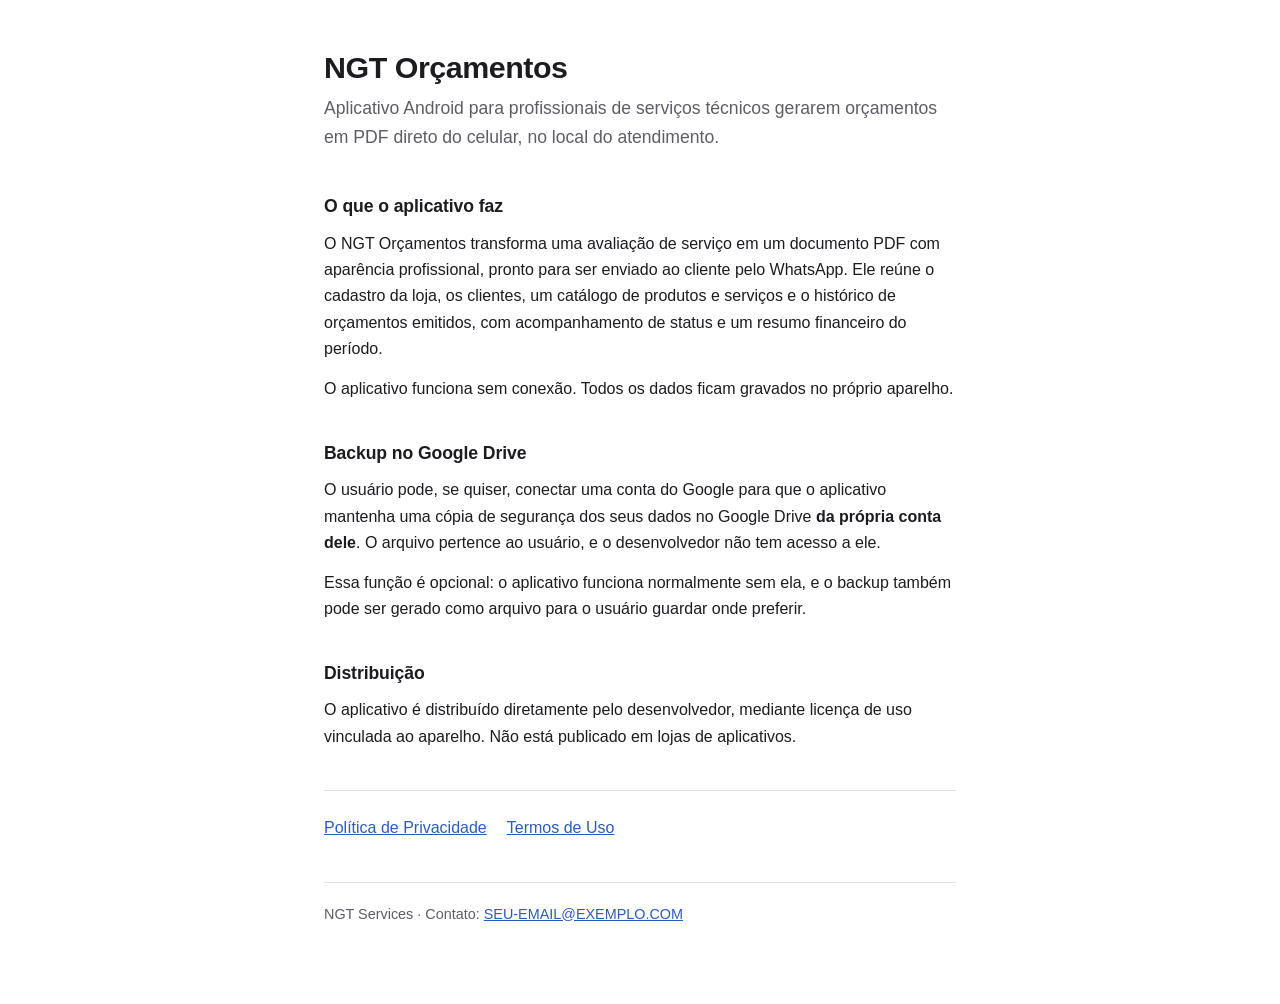
==== index.html @ 29bf08ab "Site institucional: home, privacidade e termos Páginas exigidas pelo Google Auth Platform para publi" ====
<!doctype html>
<html lang="pt-BR">
<head>
<meta charset="utf-8">
<meta name="viewport" content="width=device-width, initial-scale=1">
<title>NGT Orçamentos</title>
<link rel="stylesheet" href="style.css">
</head>
<body>
<main>
  <header>
    <h1>NGT Orçamentos</h1>
    <p class="lead">Aplicativo Android para profissionais de serviços técnicos gerarem orçamentos em PDF direto do celular, no local do atendimento.</p>
  </header>

  <section>
    <h2>O que o aplicativo faz</h2>
    <p>O NGT Orçamentos transforma uma avaliação de serviço em um documento PDF com aparência profissional, pronto para ser enviado ao cliente pelo WhatsApp. Ele reúne o cadastro da loja, os clientes, um catálogo de produtos e serviços e o histórico de orçamentos emitidos, com acompanhamento de status e um resumo financeiro do período.</p>
    <p>O aplicativo funciona sem conexão. Todos os dados ficam gravados no próprio aparelho.</p>
  </section>

  <section>
    <h2>Backup no Google Drive</h2>
    <p>O usuário pode, se quiser, conectar uma conta do Google para que o aplicativo mantenha uma cópia de segurança dos seus dados no Google Drive <strong>da própria conta dele</strong>. O arquivo pertence ao usuário, e o desenvolvedor não tem acesso a ele.</p>
    <p>Essa função é opcional: o aplicativo funciona normalmente sem ela, e o backup também pode ser gerado como arquivo para o usuário guardar onde preferir.</p>
  </section>

  <section>
    <h2>Distribuição</h2>
    <p>O aplicativo é distribuído diretamente pelo desenvolvedor, mediante licença de uso vinculada ao aparelho. Não está publicado em lojas de aplicativos.</p>
  </section>

  <nav class="links">
    <a href="privacidade.html">Política de Privacidade</a>
    <a href="termos.html">Termos de Uso</a>
  </nav>

  <footer>
    <p>NGT Services · Contato: <a href="mailto:SEU-EMAIL@EXEMPLO.COM">SEU-EMAIL@EXEMPLO.COM</a></p>
  </footer>
</main>
</body>
</html>
---- style.css ----
:root {
  color-scheme: light dark;
  --bg: #ffffff;
  --fg: #1c1b1f;
  --muted: #5f5c66;
  --rule: #e2e0e6;
  --link: #2b5cb8;
}

@media (prefers-color-scheme: dark) {
  :root {
    --bg: #141317;
    --fg: #e6e1e9;
    --muted: #a5a0ab;
    --rule: #2f2d34;
    --link: #9db8f5;
  }
}

* { box-sizing: border-box; }

body {
  margin: 0;
  background: var(--bg);
  color: var(--fg);
  font: 16px/1.65 -apple-system, BlinkMacSystemFont, "Segoe UI", Roboto, Helvetica, Arial, sans-serif;
}

main {
  max-width: 42rem;
  margin: 0 auto;
  padding: 3rem 1.25rem 4rem;
}

header { margin-bottom: 2.5rem; }

h1 {
  font-size: 1.9rem;
  line-height: 1.25;
  margin: 0 0 .5rem;
  letter-spacing: -.015em;
}

h2 {
  font-size: 1.1rem;
  margin: 2.25rem 0 .6rem;
  letter-spacing: -.005em;
}

p, li { margin: 0 0 .85rem; }

ul { padding-left: 1.25rem; }

.lead {
  font-size: 1.1rem;
  color: var(--muted);
}

.date, .back {
  font-size: .9rem;
  color: var(--muted);
}

.back { margin-bottom: 1.5rem; }

a { color: var(--link); }

code {
  font-family: ui-monospace, SFMono-Regular, Menlo, Consolas, monospace;
  font-size: .88em;
  background: color-mix(in srgb, var(--fg) 8%, transparent);
  padding: .12em .35em;
  border-radius: 4px;
  word-break: break-all;
}

.links {
  display: flex;
  flex-wrap: wrap;
  gap: 1.25rem;
  margin: 2.5rem 0 0;
  padding-top: 1.5rem;
  border-top: 1px solid var(--rule);
}

footer {
  margin-top: 2.5rem;
  padding-top: 1.25rem;
  border-top: 1px solid var(--rule);
  font-size: .9rem;
  color: var(--muted);
}

section { margin-bottom: .5rem; }
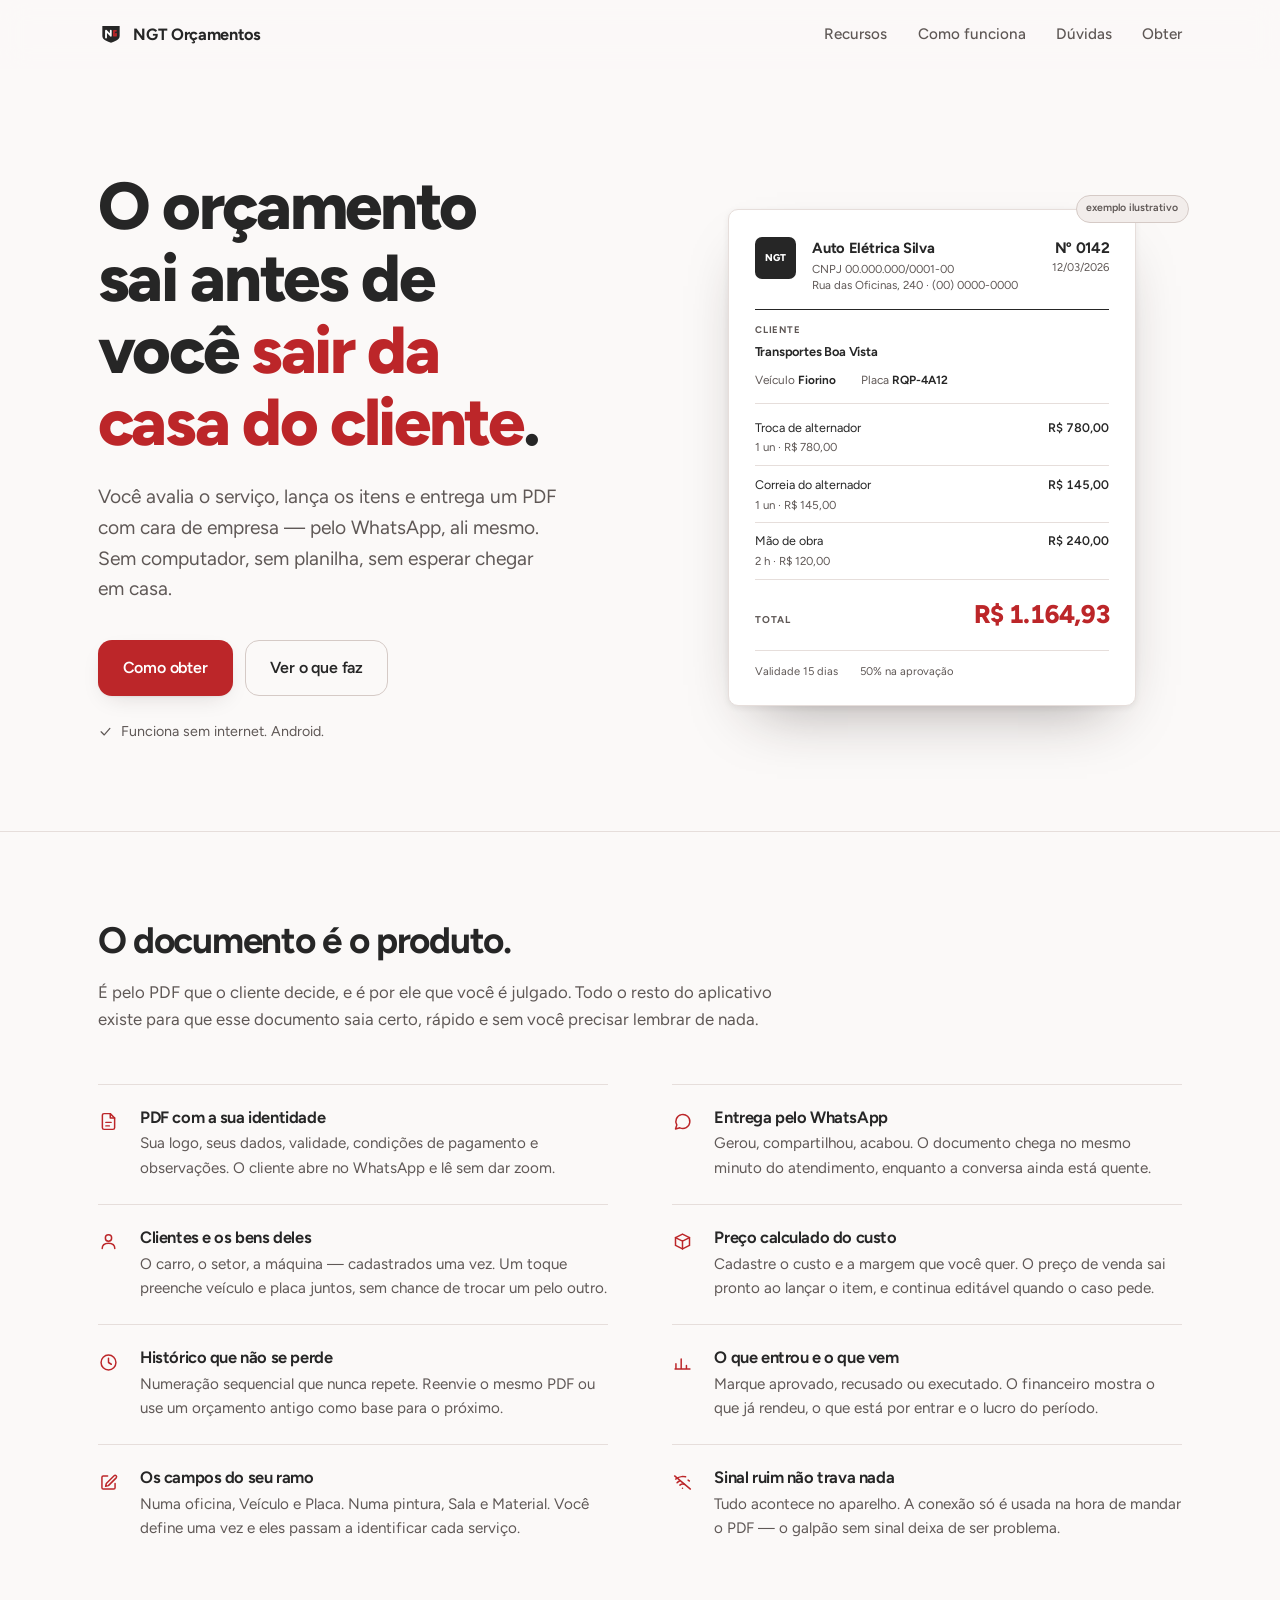
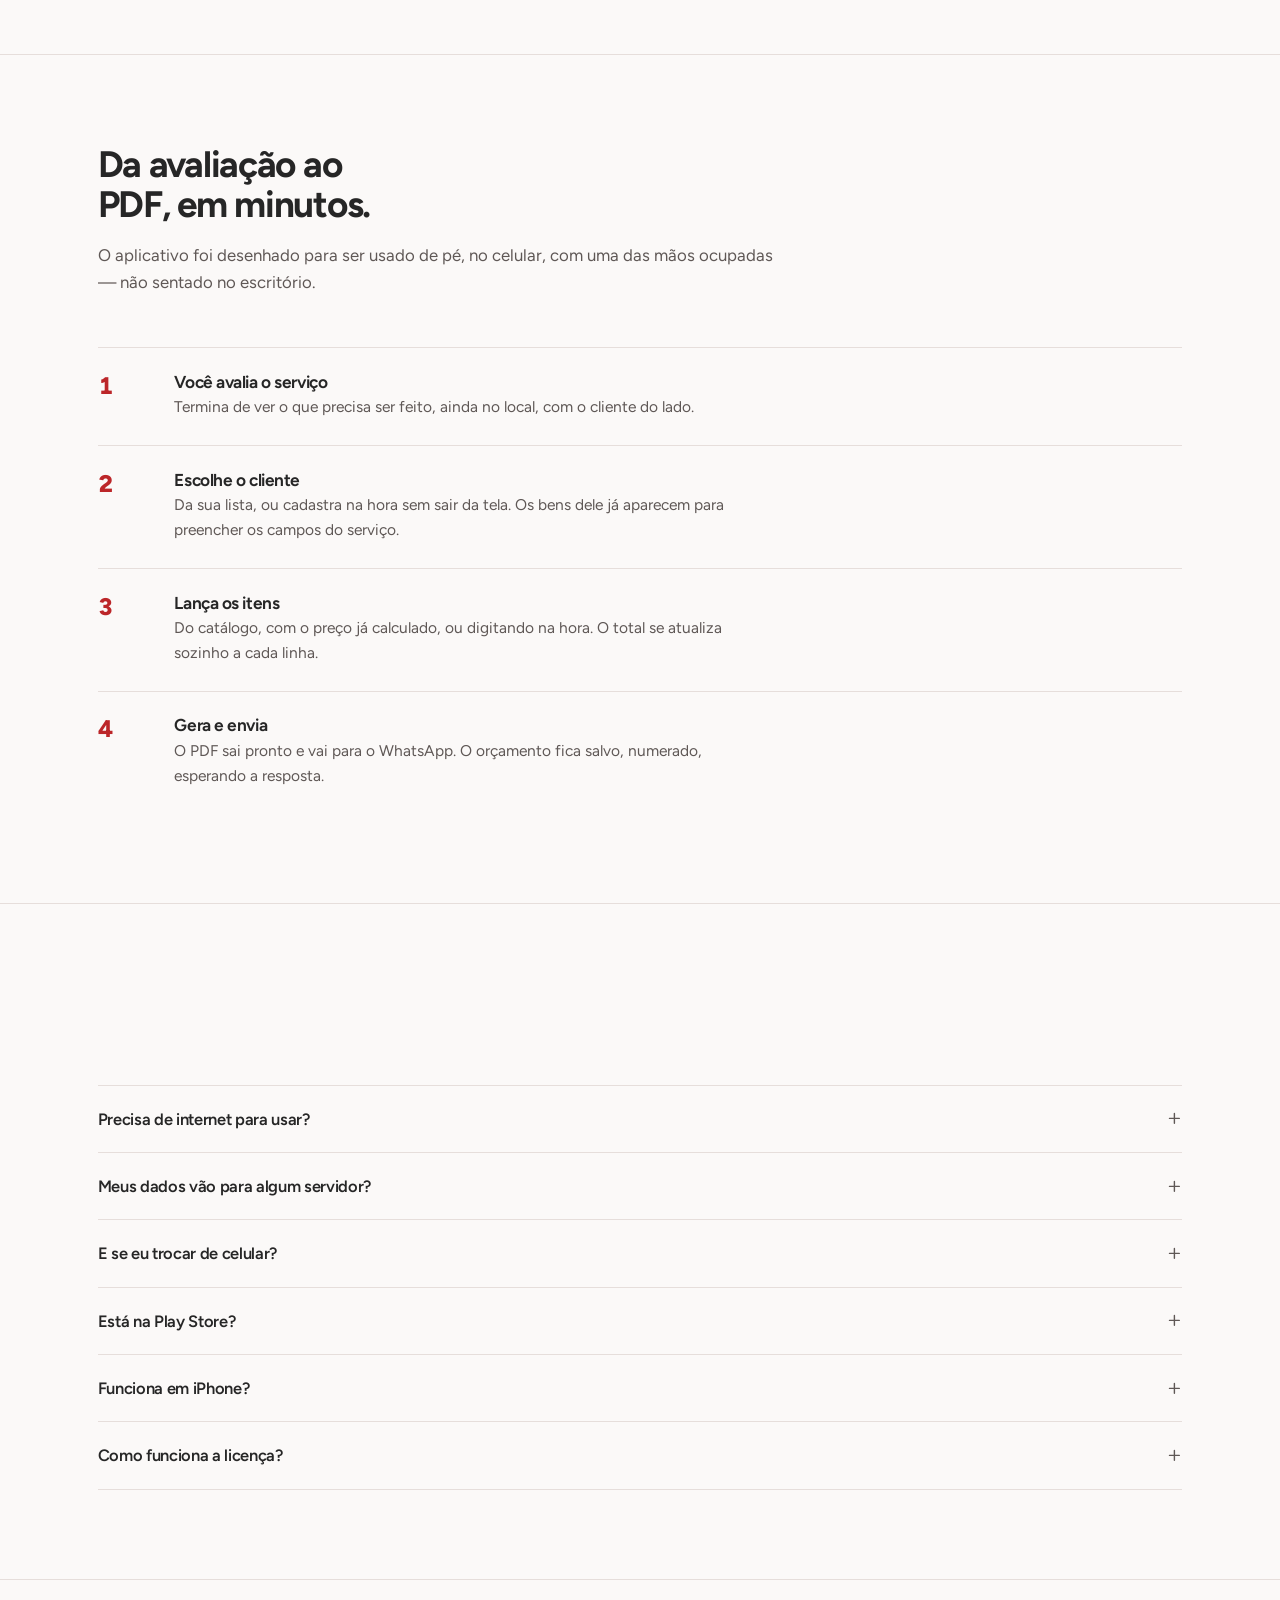
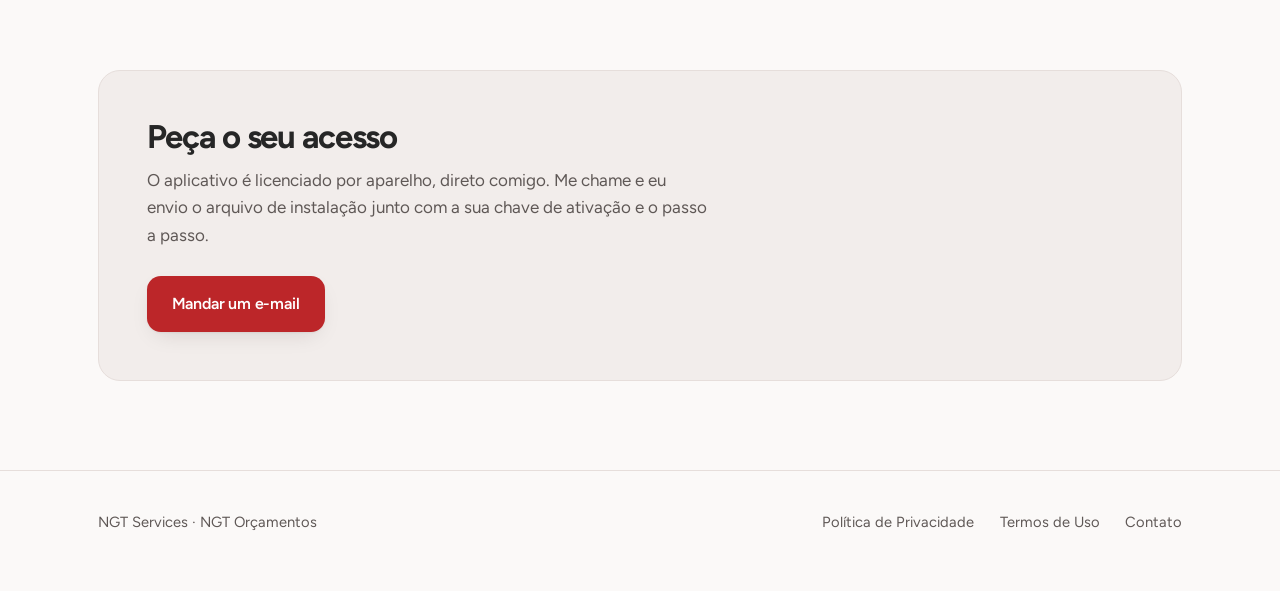
==== commit 686317d5: "Move o site para orcamentos.ngt.dev.br e adota a demo A A home passa a ser a versao A, com a fonte F" ====
--- a/index.html
+++ b/index.html
@@ -3,41 +3,912 @@
 <head>
 <meta charset="utf-8">
 <meta name="viewport" content="width=device-width, initial-scale=1">
-<title>NGT Orçamentos</title>
-<link rel="stylesheet" href="style.css">
+<link rel="canonical" href="https://orcamentos.ngt.dev.br/">
+<title>NGT Orçamentos — o orçamento sai antes de você sair da casa do cliente</title>
+<meta name="description" content="Aplicativo Android para quem faz manutenção, instalação e reparos: você avalia o serviço, lança os itens e entrega um PDF com cara de empresa, pelo WhatsApp, ainda no local.">
+<style>
+@font-face {
+  font-family: 'Figtree';
+  src: url('fonts/figtree-latin.woff2') format('woff2');
+  font-weight: 300 900;
+  font-style: normal;
+  font-display: swap;
+}
+
+:root {
+  color-scheme: light dark;
+
+  --paper: #fbf9f8;
+  --surface: #ffffff;
+  --sunk: #f2edeb;
+  --ink: #262626;
+  --ink-soft: #5f5856;
+  --rule: #e6dedb;
+  --rule-strong: #d5cac6;
+  --red: #bc2629;
+  --red-press: #9d1e21;
+  --on-red: #ffffff;
+  --red-wash: #fbecec;
+
+  --shadow-lift: 0 1px 2px rgba(38, 24, 22, .05), 0 8px 24px -10px rgba(38, 24, 22, .18);
+  --shadow-page: 0 2px 6px rgba(38, 24, 22, .07), 0 28px 60px -28px rgba(38, 24, 22, .40);
+
+  --ease: cubic-bezier(.16, 1, .3, 1);
+}
+
+@media (prefers-color-scheme: dark) {
+  :root {
+    --paper: #171514;
+    --surface: #201d1c;
+    --sunk: #262221;
+    --ink: #ece7e5;
+    --ink-soft: #a89f9c;
+    --rule: #322d2b;
+    --rule-strong: #443d3b;
+    --red: #d9403f;
+    --red-press: #ef6360;
+    --on-red: #ffffff;
+    --red-wash: #2c1a1a;
+
+    --shadow-lift: 0 1px 2px rgba(0, 0, 0, .4), 0 8px 24px -10px rgba(0, 0, 0, .6);
+    --shadow-page: 0 2px 6px rgba(0, 0, 0, .5), 0 28px 60px -28px rgba(0, 0, 0, .9);
+  }
+}
+
+* { box-sizing: border-box; }
+
+html { scrollbar-color: var(--rule-strong) transparent; }
+
+body {
+  margin: 0;
+  background: var(--paper);
+  color: var(--ink);
+  font-family: 'Figtree', ui-sans-serif, system-ui, -apple-system, "Segoe UI", Roboto, sans-serif;
+  font-size: 17px;
+  line-height: 1.6;
+  -webkit-font-smoothing: antialiased;
+  text-rendering: optimizeLegibility;
+}
+
+::selection { background: var(--red); color: var(--on-red); }
+
+:focus-visible {
+  outline: 2.5px solid var(--red);
+  outline-offset: 3px;
+  border-radius: 4px;
+}
+
+::-webkit-scrollbar { width: 11px; height: 11px; }
+::-webkit-scrollbar-track { background: transparent; }
+::-webkit-scrollbar-thumb {
+  background: var(--rule-strong);
+  border-radius: 99px;
+  border: 3px solid var(--paper);
+}
+::-webkit-scrollbar-thumb:hover { background: var(--ink-soft); }
+
+h1, h2, h3 {
+  letter-spacing: -.035em;
+  line-height: 1.08;
+  text-wrap: balance;
+  margin: 0;
+  font-weight: 700;
+}
+
+p { margin: 0; text-wrap: pretty; }
+
+a { color: inherit; }
+
+.shell { max-width: 71rem; margin: 0 auto; padding: 0 1.6rem; }
+
+/* ============ barra ============ */
+
+.bar {
+  position: sticky;
+  top: 0;
+  z-index: 40;
+  background: color-mix(in srgb, var(--paper) 86%, transparent);
+  backdrop-filter: saturate(1.6) blur(14px);
+  border-bottom: 1px solid transparent;
+  transition: border-color .3s, background .3s;
+}
+
+.bar[data-stuck] { border-bottom-color: var(--rule); }
+
+.bar .shell {
+  display: flex;
+  align-items: center;
+  justify-content: space-between;
+  gap: 1rem;
+  height: 4.25rem;
+}
+
+.mark { display: flex; align-items: center; gap: .6rem; text-decoration: none; }
+
+.mark svg { display: block; }
+
+.mark b { font-weight: 700; letter-spacing: -.02em; font-size: 1.02rem; }
+
+.bar nav { display: flex; gap: 1.9rem; }
+
+.bar nav a {
+  text-decoration: none;
+  color: var(--ink-soft);
+  font-size: .95rem;
+  font-weight: 500;
+  transition: color .18s;
+}
+
+.bar nav a:hover { color: var(--ink); }
+
+@media (max-width: 52rem) { .bar nav { display: none; } }
+
+/* ============ hero ============ */
+
+.hero { padding: clamp(3rem, 8vw, 6.5rem) 0 clamp(3rem, 7vw, 5.5rem); }
+
+.hero .shell {
+  display: grid;
+  grid-template-columns: minmax(0, 1.02fr) minmax(0, .98fr);
+  gap: clamp(2rem, 5vw, 4.5rem);
+  align-items: center;
+}
+
+@media (max-width: 62rem) {
+  .hero .shell { grid-template-columns: 1fr; }
+}
+
+.hero h1 {
+  font-size: clamp(2.5rem, 6.4vw, 4.15rem);
+  font-weight: 800;
+  margin-bottom: 1.5rem;
+}
+
+.hero h1 em {
+  font-style: normal;
+  color: var(--red);
+}
+
+.hero .sub {
+  font-size: clamp(1.06rem, 1.6vw, 1.2rem);
+  color: var(--ink-soft);
+  max-width: 40ch;
+  margin-bottom: 2.2rem;
+}
+
+.cta { display: flex; flex-wrap: wrap; gap: .8rem; align-items: center; }
+
+.btn {
+  --btn-bg: var(--red);
+  --btn-fg: var(--on-red);
+  display: inline-flex;
+  align-items: center;
+  gap: .5rem;
+  background: var(--btn-bg);
+  color: var(--btn-fg);
+  border: 1px solid transparent;
+  padding: .88rem 1.5rem;
+  border-radius: 14px;
+  font: inherit;
+  font-size: 1rem;
+  font-weight: 600;
+  letter-spacing: -.012em;
+  text-decoration: none;
+  cursor: pointer;
+  box-shadow: var(--shadow-lift);
+  transition: transform .2s var(--ease), box-shadow .2s var(--ease), background .16s;
+}
+
+.btn:hover { background: var(--red-press); transform: translateY(-2px); }
+.btn:active { transform: translateY(0) scale(.985); transition-duration: .06s; }
+
+.btn.quiet {
+  --btn-bg: transparent;
+  --btn-fg: var(--ink);
+  border-color: var(--rule-strong);
+  box-shadow: none;
+}
+
+.btn.quiet:hover { background: var(--sunk); border-color: var(--ink-soft); }
+
+.note {
+  margin-top: 1.5rem;
+  font-size: .89rem;
+  color: var(--ink-soft);
+  display: flex;
+  align-items: center;
+  gap: .5rem;
+}
+
+/* ============ o documento ============ */
+
+.stage { position: relative; }
+
+.doc {
+  position: relative;
+  background: var(--surface);
+  border: 1px solid var(--rule);
+  border-radius: 10px;
+  box-shadow: var(--shadow-page);
+  padding: 1.7rem 1.6rem 1.5rem;
+  font-size: .8rem;
+  max-width: 25.5rem;
+  margin-inline: auto;
+  transform-origin: 50% 30%;
+}
+
+@supports (animation-timeline: view()) {
+  @media (prefers-reduced-motion: no-preference) and (min-width: 62rem) {
+    .doc {
+      animation: doc-drift linear both;
+      animation-timeline: view();
+      animation-range: entry 40% exit 10%;
+    }
+    @keyframes doc-drift {
+      from { transform: translateY(26px) rotate(-.5deg); }
+      to   { transform: translateY(-26px) rotate(.35deg); }
+    }
+  }
+}
+
+.doc-head {
+  display: flex;
+  align-items: flex-start;
+  justify-content: space-between;
+  gap: 1rem;
+  padding-bottom: .9rem;
+  border-bottom: 1.5px solid var(--ink);
+}
+
+.doc-logo {
+  width: 2.6rem;
+  height: 2.6rem;
+  border-radius: 7px;
+  background: var(--ink);
+  color: #fff;
+  display: grid;
+  place-items: center;
+  font-size: .62rem;
+  font-weight: 800;
+  letter-spacing: .02em;
+  flex: none;
+}
+
+.doc-store { font-weight: 700; font-size: .92rem; letter-spacing: -.02em; }
+.doc-store + div { color: var(--ink-soft); font-size: .72rem; line-height: 1.45; }
+
+.doc-no {
+  text-align: right;
+  flex: none;
+  font-size: .7rem;
+  color: var(--ink-soft);
+  line-height: 1.45;
+}
+
+.doc-no b { display: block; color: var(--ink); font-size: .95rem; letter-spacing: -.02em; }
+
+.doc-block { padding: .85rem 0; border-bottom: 1px solid var(--rule); }
+
+.doc-label {
+  font-size: .6rem;
+  font-weight: 700;
+  letter-spacing: .1em;
+  text-transform: uppercase;
+  color: var(--ink-soft);
+  margin-bottom: .3rem;
+}
+
+.doc-block strong { font-weight: 650; letter-spacing: -.015em; }
+
+.doc-asset {
+  display: flex;
+  gap: 1.6rem;
+  margin-top: .5rem;
+  font-size: .74rem;
+  color: var(--ink-soft);
+}
+
+.doc-asset b { color: var(--ink); font-weight: 650; }
+
+.doc-items { padding-top: .35rem; }
+
+.doc-row {
+  display: grid;
+  grid-template-columns: 1fr auto;
+  gap: 1rem;
+  padding: .48rem 0;
+  border-bottom: 1px solid var(--rule);
+  font-size: .78rem;
+}
+
+.doc-row span:last-child { font-variant-numeric: tabular-nums; font-weight: 600; }
+.doc-row i { font-style: normal; color: var(--ink-soft); font-size: .72rem; }
+
+.doc-total {
+  display: flex;
+  align-items: baseline;
+  justify-content: space-between;
+  padding-top: .95rem;
+}
+
+.doc-total span {
+  font-size: .62rem;
+  font-weight: 700;
+  letter-spacing: .1em;
+  text-transform: uppercase;
+  color: var(--ink-soft);
+}
+
+.doc-total b {
+  font-size: 1.6rem;
+  font-weight: 800;
+  letter-spacing: -.04em;
+  font-variant-numeric: tabular-nums;
+  color: var(--red);
+}
+
+.doc-foot {
+  margin-top: .9rem;
+  padding-top: .75rem;
+  border-top: 1px solid var(--rule);
+  font-size: .7rem;
+  color: var(--ink-soft);
+  display: flex;
+  gap: 1.4rem;
+  flex-wrap: wrap;
+}
+
+.tag {
+  position: absolute;
+  right: -.4rem;
+  top: -.85rem;
+  z-index: 2;
+  background: var(--sunk);
+  border: 1px solid var(--rule-strong);
+  color: var(--ink-soft);
+  font-size: .66rem;
+  font-weight: 600;
+  padding: .28rem .6rem;
+  border-radius: 99px;
+}
+
+/* estado inicial da animação */
+
+.anim .doc-head,
+.anim .doc-block,
+.anim .doc-row,
+.anim .doc-total,
+.anim .doc-foot { opacity: 0; }
+
+/* ============ seções ============ */
+
+section { padding: clamp(3.5rem, 7vw, 6rem) 0; border-top: 1px solid var(--rule); }
+
+.lede {
+  font-size: clamp(1.6rem, 3.2vw, 2.3rem);
+  font-weight: 700;
+  max-width: 19ch;
+  margin-bottom: 1.1rem;
+}
+
+.intro { color: var(--ink-soft); max-width: 62ch; font-size: 1.05rem; }
+
+.head-pair { margin-bottom: clamp(2.2rem, 4vw, 3.2rem); }
+
+/* lista de recursos, sem cards */
+
+.feats { display: grid; grid-template-columns: repeat(2, minmax(0, 1fr)); gap: 0 clamp(2rem, 5vw, 4rem); }
+
+@media (max-width: 46rem) { .feats { grid-template-columns: 1fr; } }
+
+.feat {
+  display: grid;
+  grid-template-columns: 1.65rem 1fr;
+  gap: 1rem;
+  padding: 1.5rem 0;
+  border-top: 1px solid var(--rule);
+}
+
+.feat svg { margin-top: .15rem; color: var(--red); }
+
+.feat h3 { font-size: 1.03rem; font-weight: 650; margin-bottom: .3rem; letter-spacing: -.025em; }
+.feat p { color: var(--ink-soft); font-size: .95rem; }
+
+/* passos */
+
+.steps { counter-reset: s; display: grid; gap: 0; }
+
+.step {
+  counter-increment: s;
+  display: grid;
+  grid-template-columns: 3.4rem 1fr;
+  gap: 1.4rem;
+  padding: 1.55rem 0;
+  border-top: 1px solid var(--rule);
+  align-items: start;
+}
+
+.step::before {
+  content: counter(s);
+  font-size: 1.5rem;
+  font-weight: 800;
+  letter-spacing: -.05em;
+  color: var(--red);
+  font-variant-numeric: tabular-nums;
+  line-height: 1.1;
+}
+
+.step h3 { font-size: 1.08rem; font-weight: 650; margin-bottom: .25rem; letter-spacing: -.025em; }
+.step p { color: var(--ink-soft); font-size: .97rem; max-width: 58ch; }
+
+/* faq */
+
+.faq details {
+  border-top: 1px solid var(--rule);
+  overflow: hidden;
+}
+
+.faq details:last-of-type { border-bottom: 1px solid var(--rule); }
+
+.faq summary {
+  list-style: none;
+  cursor: pointer;
+  padding: 1.25rem 0;
+  display: flex;
+  align-items: center;
+  justify-content: space-between;
+  gap: 1.5rem;
+  font-weight: 600;
+  font-size: 1.03rem;
+  letter-spacing: -.02em;
+  transition: color .18s;
+}
+
+.faq summary:hover { color: var(--red); }
+.faq summary::-webkit-details-marker { display: none; }
+
+.faq .chev {
+  flex: none;
+  width: 1.05rem;
+  height: 1.05rem;
+  color: var(--ink-soft);
+  transition: transform .34s var(--ease), color .18s;
+}
+
+.faq details[open] .chev { transform: rotate(45deg); color: var(--red); }
+
+.faq .answer { overflow: hidden; }
+
+.faq .answer p {
+  color: var(--ink-soft);
+  padding-bottom: 1.35rem;
+  max-width: 66ch;
+  font-size: .98rem;
+}
+
+.faq a { color: var(--red); text-underline-offset: 3px; text-decoration-thickness: 1.5px; }
+
+/* obter */
+
+.obter {
+  background: var(--sunk);
+  border: 1px solid var(--rule);
+  border-radius: 22px;
+  padding: clamp(1.8rem, 4vw, 3rem);
+}
+
+.obter h2 { font-size: clamp(1.5rem, 3vw, 2.05rem); margin-bottom: .8rem; }
+.obter p { color: var(--ink-soft); max-width: 52ch; margin-bottom: 1.7rem; }
+
+/* rodapé */
+
+footer { border-top: 1px solid var(--rule); padding: 2.5rem 0 3.5rem; }
+
+footer .shell {
+  display: flex;
+  flex-wrap: wrap;
+  gap: 1rem 2rem;
+  justify-content: space-between;
+  align-items: center;
+  font-size: .92rem;
+  color: var(--ink-soft);
+}
+
+footer nav { display: flex; gap: 1.6rem; flex-wrap: wrap; }
+footer a { text-decoration: none; transition: color .18s; }
+footer a:hover { color: var(--ink); }
+
+/* entrada discreta das seções */
+
+@media (prefers-reduced-motion: no-preference) {
+  .rise { opacity: 0; transform: translateY(14px); }
+  .rise.seen {
+    opacity: 1;
+    transform: none;
+    transition: opacity .7s var(--ease), transform .7s var(--ease);
+  }
+}
+</style>
 </head>
 <body>
-<main>
-  <header>
-    <h1>NGT Orçamentos</h1>
-    <p class="lead">Aplicativo Android para profissionais de serviços técnicos gerarem orçamentos em PDF direto do celular, no local do atendimento.</p>
-  </header>
-
-  <section>
-    <h2>O que o aplicativo faz</h2>
-    <p>O NGT Orçamentos transforma uma avaliação de serviço em um documento PDF com aparência profissional, pronto para ser enviado ao cliente pelo WhatsApp. Ele reúne o cadastro da loja, os clientes, um catálogo de produtos e serviços e o histórico de orçamentos emitidos, com acompanhamento de status e um resumo financeiro do período.</p>
-    <p>O aplicativo funciona sem conexão. Todos os dados ficam gravados no próprio aparelho.</p>
-  </section>
-
-  <section>
-    <h2>Backup no Google Drive</h2>
-    <p>O usuário pode, se quiser, conectar uma conta do Google para que o aplicativo mantenha uma cópia de segurança dos seus dados no Google Drive <strong>da própria conta dele</strong>. O arquivo pertence ao usuário, e o desenvolvedor não tem acesso a ele.</p>
-    <p>Essa função é opcional: o aplicativo funciona normalmente sem ela, e o backup também pode ser gerado como arquivo para o usuário guardar onde preferir.</p>
-  </section>
-
-  <section>
-    <h2>Distribuição</h2>
-    <p>O aplicativo é distribuído diretamente pelo desenvolvedor, mediante licença de uso vinculada ao aparelho. Não está publicado em lojas de aplicativos.</p>
-  </section>
-
-  <nav class="links">
-    <a href="privacidade.html">Política de Privacidade</a>
-    <a href="termos.html">Termos de Uso</a>
-  </nav>
-
-  <footer>
-    <p>NGT Services · Contato: <a href="mailto:SEU-EMAIL@EXEMPLO.COM">SEU-EMAIL@EXEMPLO.COM</a></p>
-  </footer>
+
+<header class="bar" id="bar">
+  <div class="shell">
+    <a class="mark" href="#topo">
+      <svg width="26" height="26" viewBox="0 0 24 24" fill="none" aria-hidden="true">
+        <path d="M4 4.6h16v9.1c0 3-2.6 4.7-8 6.3-5.4-1.6-8-3.3-8-6.3V4.6Z" fill="#262626"/>
+        <path d="M7.4 15.2V8.9l4.4 4.7V8.9" stroke="#fff" stroke-width="1.7" stroke-linecap="round" stroke-linejoin="round"/>
+        <path d="M16.6 9.1h-1.9v4.4h1.9v-1.7" stroke="#bc2629" stroke-width="1.7" stroke-linecap="round" stroke-linejoin="round"/>
+      </svg>
+      <b>NGT Orçamentos</b>
+    </a>
+    <nav>
+      <a href="#recursos">Recursos</a>
+      <a href="#como">Como funciona</a>
+      <a href="#duvidas">Dúvidas</a>
+      <a href="#obter">Obter</a>
+    </nav>
+  </div>
+</header>
+
+<main id="topo">
+
+<div class="hero">
+  <div class="shell">
+    <div>
+      <h1>O orçamento sai antes de você <em>sair da casa do cliente</em>.</h1>
+      <p class="sub">Você avalia o serviço, lança os itens e entrega um PDF com cara de empresa — pelo WhatsApp, ali mesmo. Sem computador, sem planilha, sem esperar chegar em casa.</p>
+      <div class="cta">
+        <a class="btn" href="#obter">Como obter</a>
+        <a class="btn quiet" href="#recursos">Ver o que faz</a>
+      </div>
+      <p class="note">
+        <svg width="15" height="15" viewBox="0 0 24 24" fill="none" stroke="currentColor" stroke-width="2" stroke-linecap="round" stroke-linejoin="round" aria-hidden="true"><path d="M5 12.5 10 17.5 19 7"/></svg>
+        Funciona sem internet. Android.
+      </p>
+    </div>
+
+    <div class="stage">
+      <span class="tag">exemplo ilustrativo</span>
+      <article class="doc anim" id="doc" aria-label="Exemplo de orçamento gerado pelo aplicativo">
+
+        <div class="doc-head">
+          <div class="doc-logo">NGT</div>
+          <div style="flex:1">
+            <div class="doc-store">Auto Elétrica Silva</div>
+            <div>CNPJ 00.000.000/0001-00<br>Rua das Oficinas, 240 · (00) 0000-0000</div>
+          </div>
+          <div class="doc-no"><b>Nº 0142</b>12/03/2026</div>
+        </div>
+
+        <div class="doc-block">
+          <div class="doc-label">Cliente</div>
+          <strong>Transportes Boa Vista</strong>
+          <div class="doc-asset">
+            <span>Veículo <b>Fiorino</b></span>
+            <span>Placa <b>RQP-4A12</b></span>
+          </div>
+        </div>
+
+        <div class="doc-items">
+          <div class="doc-row"><span>Troca de alternador<br><i>1 un · R$ 780,00</i></span><span>R$ 780,00</span></div>
+          <div class="doc-row"><span>Correia do alternador<br><i>1 un · R$ 145,00</i></span><span>R$ 145,00</span></div>
+          <div class="doc-row"><span>Mão de obra<br><i>2 h · R$ 120,00</i></span><span>R$ 240,00</span></div>
+        </div>
+
+        <div class="doc-total">
+          <span>Total</span>
+          <b data-total="1165">R$ 0,00</b>
+        </div>
+
+        <div class="doc-foot">
+          <span>Validade 15 dias</span>
+          <span>50% na aprovação</span>
+        </div>
+
+      </article>
+    </div>
+  </div>
+</div>
+
+<section id="recursos">
+  <div class="shell">
+    <div class="head-pair rise">
+      <h2 class="lede">O documento é o produto.</h2>
+      <p class="intro">É pelo PDF que o cliente decide, e é por ele que você é julgado. Todo o resto do aplicativo existe para que esse documento saia certo, rápido e sem você precisar lembrar de nada.</p>
+    </div>
+
+    <div class="feats">
+
+      <div class="feat rise">
+        <svg width="21" height="21" viewBox="0 0 24 24" fill="none" stroke="currentColor" stroke-width="1.7" stroke-linecap="round" stroke-linejoin="round" aria-hidden="true"><path d="M14 3H7a2 2 0 0 0-2 2v14a2 2 0 0 0 2 2h10a2 2 0 0 0 2-2V8l-5-5Z"/><path d="M14 3v5h5"/><path d="M9 13h6M9 17h4"/></svg>
+        <div>
+          <h3>PDF com a sua identidade</h3>
+          <p>Sua logo, seus dados, validade, condições de pagamento e observações. O cliente abre no WhatsApp e lê sem dar zoom.</p>
+        </div>
+      </div>
+
+      <div class="feat rise">
+        <svg width="21" height="21" viewBox="0 0 24 24" fill="none" stroke="currentColor" stroke-width="1.7" stroke-linecap="round" stroke-linejoin="round" aria-hidden="true"><path d="M4 20.5 5.5 16A8 8 0 1 1 9 19.2l-5 1.3Z"/></svg>
+        <div>
+          <h3>Entrega pelo WhatsApp</h3>
+          <p>Gerou, compartilhou, acabou. O documento chega no mesmo minuto do atendimento, enquanto a conversa ainda está quente.</p>
+        </div>
+      </div>
+
+      <div class="feat rise">
+        <svg width="21" height="21" viewBox="0 0 24 24" fill="none" stroke="currentColor" stroke-width="1.7" stroke-linecap="round" stroke-linejoin="round" aria-hidden="true"><circle cx="12" cy="8" r="3.6"/><path d="M4.8 20c0-4 3.2-6.1 7.2-6.1s7.2 2.1 7.2 6.1"/></svg>
+        <div>
+          <h3>Clientes e os bens deles</h3>
+          <p>O carro, o setor, a máquina — cadastrados uma vez. Um toque preenche veículo e placa juntos, sem chance de trocar um pelo outro.</p>
+        </div>
+      </div>
+
+      <div class="feat rise">
+        <svg width="21" height="21" viewBox="0 0 24 24" fill="none" stroke="currentColor" stroke-width="1.7" stroke-linecap="round" stroke-linejoin="round" aria-hidden="true"><path d="M4 7.5 12 3.5l8 4v9L12 20.5l-8-4v-9Z"/><path d="m4 7.5 8 4 8-4M12 11.5v9"/></svg>
+        <div>
+          <h3>Preço calculado do custo</h3>
+          <p>Cadastre o custo e a margem que você quer. O preço de venda sai pronto ao lançar o item, e continua editável quando o caso pede.</p>
+        </div>
+      </div>
+
+      <div class="feat rise">
+        <svg width="21" height="21" viewBox="0 0 24 24" fill="none" stroke="currentColor" stroke-width="1.7" stroke-linecap="round" stroke-linejoin="round" aria-hidden="true"><path d="M12 7v5l3.2 2"/><circle cx="12" cy="12" r="8.5"/></svg>
+        <div>
+          <h3>Histórico que não se perde</h3>
+          <p>Numeração sequencial que nunca repete. Reenvie o mesmo PDF ou use um orçamento antigo como base para o próximo.</p>
+        </div>
+      </div>
+
+      <div class="feat rise">
+        <svg width="21" height="21" viewBox="0 0 24 24" fill="none" stroke="currentColor" stroke-width="1.7" stroke-linecap="round" stroke-linejoin="round" aria-hidden="true"><path d="M4.5 19.5v-6M10.5 19.5V8M16.5 19.5v-4M3.5 19.5h17"/></svg>
+        <div>
+          <h3>O que entrou e o que vem</h3>
+          <p>Marque aprovado, recusado ou executado. O financeiro mostra o que já rendeu, o que está por entrar e o lucro do período.</p>
+        </div>
+      </div>
+
+      <div class="feat rise">
+        <svg width="21" height="21" viewBox="0 0 24 24" fill="none" stroke="currentColor" stroke-width="1.7" stroke-linecap="round" stroke-linejoin="round" aria-hidden="true"><path d="M11 4.5H6a1.5 1.5 0 0 0-1.5 1.5v12A1.5 1.5 0 0 0 6 19.5h12a1.5 1.5 0 0 0 1.5-1.5v-5"/><path d="m9.5 13.2 8.9-8.9a1.7 1.7 0 0 1 2.4 2.4l-8.9 8.9-3.2.8.8-3.2Z"/></svg>
+        <div>
+          <h3>Os campos do seu ramo</h3>
+          <p>Numa oficina, Veículo e Placa. Numa pintura, Sala e Material. Você define uma vez e eles passam a identificar cada serviço.</p>
+        </div>
+      </div>
+
+      <div class="feat rise">
+        <svg width="21" height="21" viewBox="0 0 24 24" fill="none" stroke="currentColor" stroke-width="1.7" stroke-linecap="round" stroke-linejoin="round" aria-hidden="true"><path d="M3 4.5 21 19.5"/><path d="M8.6 10.3a9.6 9.6 0 0 0-2.8 1.9M4.2 8.1A15 15 0 0 1 12 5c1.2 0 2.4.1 3.5.4M18.4 9.2a14.6 14.6 0 0 1 1.4 1M9 15a5 5 0 0 1 5.4-.8"/><path d="M12 18.6h.01"/></svg>
+        <div>
+          <h3>Sinal ruim não trava nada</h3>
+          <p>Tudo acontece no aparelho. A conexão só é usada na hora de mandar o PDF — o galpão sem sinal deixa de ser problema.</p>
+        </div>
+      </div>
+
+    </div>
+  </div>
+</section>
+
+<section id="como">
+  <div class="shell">
+    <div class="head-pair rise">
+      <h2 class="lede">Da avaliação ao PDF, em minutos.</h2>
+      <p class="intro">O aplicativo foi desenhado para ser usado de pé, no celular, com uma das mãos ocupadas — não sentado no escritório.</p>
+    </div>
+
+    <div class="steps">
+      <div class="step rise">
+        <div>
+          <h3>Você avalia o serviço</h3>
+          <p>Termina de ver o que precisa ser feito, ainda no local, com o cliente do lado.</p>
+        </div>
+      </div>
+      <div class="step rise">
+        <div>
+          <h3>Escolhe o cliente</h3>
+          <p>Da sua lista, ou cadastra na hora sem sair da tela. Os bens dele já aparecem para preencher os campos do serviço.</p>
+        </div>
+      </div>
+      <div class="step rise">
+        <div>
+          <h3>Lança os itens</h3>
+          <p>Do catálogo, com o preço já calculado, ou digitando na hora. O total se atualiza sozinho a cada linha.</p>
+        </div>
+      </div>
+      <div class="step rise">
+        <div>
+          <h3>Gera e envia</h3>
+          <p>O PDF sai pronto e vai para o WhatsApp. O orçamento fica salvo, numerado, esperando a resposta.</p>
+        </div>
+      </div>
+    </div>
+  </div>
+</section>
+
+<section id="duvidas">
+  <div class="shell">
+    <div class="head-pair rise">
+      <h2 class="lede">Dúvidas frequentes</h2>
+    </div>
+
+    <div class="faq rise">
+      <details>
+        <summary>Precisa de internet para usar?<svg class="chev" viewBox="0 0 24 24" fill="none" stroke="currentColor" stroke-width="2" stroke-linecap="round" aria-hidden="true"><path d="M12 5v14M5 12h14"/></svg></summary>
+        <div class="answer"><p>Não. O cadastro e a geração do orçamento acontecem no próprio aparelho. A conexão só entra quando você compartilha o PDF.</p></div>
+      </details>
+
+      <details>
+        <summary>Meus dados vão para algum servidor?<svg class="chev" viewBox="0 0 24 24" fill="none" stroke="currentColor" stroke-width="2" stroke-linecap="round" aria-hidden="true"><path d="M12 5v14M5 12h14"/></svg></summary>
+        <div class="answer"><p>Não existe servidor por trás do aplicativo. Os dados da sua loja, dos seus clientes e do seu histórico ficam gravados no seu celular. Os detalhes estão na <a href="privacidade.html">Política de Privacidade</a>.</p></div>
+      </details>
+
+      <details>
+        <summary>E se eu trocar de celular?<svg class="chev" viewBox="0 0 24 24" fill="none" stroke="currentColor" stroke-width="2" stroke-linecap="round" aria-hidden="true"><path d="M12 5v14M5 12h14"/></svg></summary>
+        <div class="answer"><p>O aplicativo gera um arquivo de backup com loja, clientes, catálogo e histórico, que você guarda onde preferir. É ele que devolve tudo no aparelho novo. Como os dados moram só no celular, manter o backup em dia é importante.</p><p>Se preferir automatizar, dá para conectar a sua conta do Google e deixar esse mesmo arquivo guardado no <strong>seu</strong> Google Drive. O aplicativo só enxerga o arquivo que ele mesmo criou — nenhum outro arquivo do seu Drive — e o desenvolvedor não tem acesso a nada disso. Detalhes na <a href="privacidade.html">Política de Privacidade</a>.</p></div>
+      </details>
+
+      <details>
+        <summary>Está na Play Store?<svg class="chev" viewBox="0 0 24 24" fill="none" stroke="currentColor" stroke-width="2" stroke-linecap="round" aria-hidden="true"><path d="M12 5v14M5 12h14"/></svg></summary>
+        <div class="answer"><p>Não. O aplicativo é entregue diretamente, com licença de uso presa ao seu aparelho. Na primeira instalação o Android pede autorização para instalar fora da loja — é um passo só, e a orientação vai junto.</p></div>
+      </details>
+
+      <details>
+        <summary>Funciona em iPhone?<svg class="chev" viewBox="0 0 24 24" fill="none" stroke="currentColor" stroke-width="2" stroke-linecap="round" aria-hidden="true"><path d="M12 5v14M5 12h14"/></svg></summary>
+        <div class="answer"><p>Não. Por enquanto é só Android.</p></div>
+      </details>
+
+      <details>
+        <summary>Como funciona a licença?<svg class="chev" viewBox="0 0 24 24" fill="none" stroke="currentColor" stroke-width="2" stroke-linecap="round" aria-hidden="true"><path d="M12 5v14M5 12h14"/></svg></summary>
+        <div class="answer"><p>A licença é por aparelho e tem prazo. Perto do vencimento o aplicativo avisa, e a renovação é feita com uma chave que você recebe e cola na tela de licença. Os dados cadastrados continuam seus e podem ser exportados quando quiser.</p></div>
+      </details>
+    </div>
+  </div>
+</section>
+
+<section id="obter">
+  <div class="shell">
+    <div class="obter rise">
+      <h2>Peça o seu acesso</h2>
+      <p>O aplicativo é licenciado por aparelho, direto comigo. Me chame e eu envio o arquivo de instalação junto com a sua chave de ativação e o passo a passo.</p>
+      <div class="cta">
+        <a class="btn" href="mailto:lennonnag@gmail.com">Mandar um e-mail</a>
+      </div>
+    </div>
+  </div>
+</section>
+
 </main>
+
+<footer>
+  <div class="shell">
+    <div>NGT Services · NGT Orçamentos</div>
+    <nav>
+      <a href="privacidade.html">Política de Privacidade</a>
+      <a href="termos.html">Termos de Uso</a>
+      <a href="mailto:lennonnag@gmail.com">Contato</a>
+    </nav>
+  </div>
+</footer>
+
+<script>
+(function () {
+  var calm = window.matchMedia('(prefers-reduced-motion: reduce)').matches;
+  var brl = new Intl.NumberFormat('pt-BR', { style: 'currency', currency: 'BRL' });
+  var doc = document.getElementById('doc');
+  var totalEl = doc.querySelector('[data-total]');
+  var target = Number(totalEl.dataset.total);
+  var EASE = 'cubic-bezier(.16,1,.3,1)';
+
+  function paintTotal(v) { totalEl.textContent = brl.format(v); }
+
+  /* --- o momento autoral: o documento se monta --- */
+  function build() {
+    doc.classList.remove('anim');
+
+    if (calm) { paintTotal(target); return; }
+
+    var seq = [
+      { el: doc.querySelector('.doc-head'), d: 0 },
+      { el: doc.querySelector('.doc-block'), d: 260 }
+    ];
+    doc.querySelectorAll('.doc-row').forEach(function (row, i) {
+      seq.push({ el: row, d: 520 + i * 130 });
+    });
+    seq.push({ el: doc.querySelector('.doc-total'), d: 980 });
+    seq.push({ el: doc.querySelector('.doc-foot'), d: 1160 });
+
+    seq.forEach(function (s) {
+      s.el.animate(
+        [
+          { opacity: 0, transform: 'translateY(10px)', filter: 'blur(3px)' },
+          { opacity: 1, transform: 'none', filter: 'blur(0)' }
+        ],
+        { duration: 620, delay: s.d, easing: EASE, fill: 'both' }
+      );
+    });
+
+    /* o total conta e assenta */
+    var t0 = null;
+    var start = 980 + 120;
+    paintTotal(0);
+    function tick(ts) {
+      if (t0 === null) t0 = ts;
+      var p = (ts - t0 - start) / 780;
+      if (p < 0) { requestAnimationFrame(tick); return; }
+      if (p >= 1) {
+        paintTotal(target);
+        totalEl.animate(
+          [{ transform: 'scale(1)' }, { transform: 'scale(1.055)' }, { transform: 'scale(1)' }],
+          { duration: 520, easing: EASE }
+        );
+        return;
+      }
+      paintTotal(target * (1 - Math.pow(1 - p, 3)));
+      requestAnimationFrame(tick);
+    }
+    requestAnimationFrame(tick);
+  }
+
+  if (document.fonts && document.fonts.ready) document.fonts.ready.then(build);
+  else window.addEventListener('load', build);
+
+  /* --- barra ganha régua ao descolar do topo --- */
+  var bar = document.getElementById('bar');
+  var sentinel = document.createElement('div');
+  document.body.prepend(sentinel);
+  new IntersectionObserver(function (e) {
+    if (e[0].isIntersecting) bar.removeAttribute('data-stuck');
+    else bar.setAttribute('data-stuck', '');
+  }).observe(sentinel);
+
+  /* --- entrada das seções --- */
+  if (!calm) {
+    var io = new IntersectionObserver(function (entries) {
+      entries.forEach(function (en, i) {
+        if (!en.isIntersecting) return;
+        var el = en.target;
+        setTimeout(function () { el.classList.add('seen'); }, (i % 4) * 70);
+        io.unobserve(el);
+      });
+    }, { rootMargin: '0px 0px -12% 0px' });
+    document.querySelectorAll('.rise').forEach(function (el) { io.observe(el); });
+  } else {
+    document.querySelectorAll('.rise').forEach(function (el) { el.classList.add('seen'); });
+  }
+
+  /* --- acordeão com altura animada --- */
+  document.querySelectorAll('.faq details').forEach(function (d) {
+    var body = d.querySelector('.answer');
+    var open = false;
+
+    d.addEventListener('click', function (ev) {
+      if (!ev.target.closest('summary')) return;
+      ev.preventDefault();
+
+      if (calm) { d.open = !d.open; open = d.open; return; }
+      if (d.dataset.busy) return;
+      d.dataset.busy = '1';
+
+      if (!open) {
+        d.open = true;
+        var h = body.scrollHeight;
+        body.animate([{ height: '0px', opacity: 0 }, { height: h + 'px', opacity: 1 }],
+          { duration: 420, easing: EASE }).onfinish = function () {
+            open = true;
+            delete d.dataset.busy;
+          };
+      } else {
+        var h2 = body.scrollHeight;
+        body.animate([{ height: h2 + 'px', opacity: 1 }, { height: '0px', opacity: 0 }],
+          { duration: 300, easing: EASE }).onfinish = function () {
+            d.open = false;
+            open = false;
+            delete d.dataset.busy;
+          };
+      }
+    });
+  });
+})();
+</script>
+
 </body>
 </html>
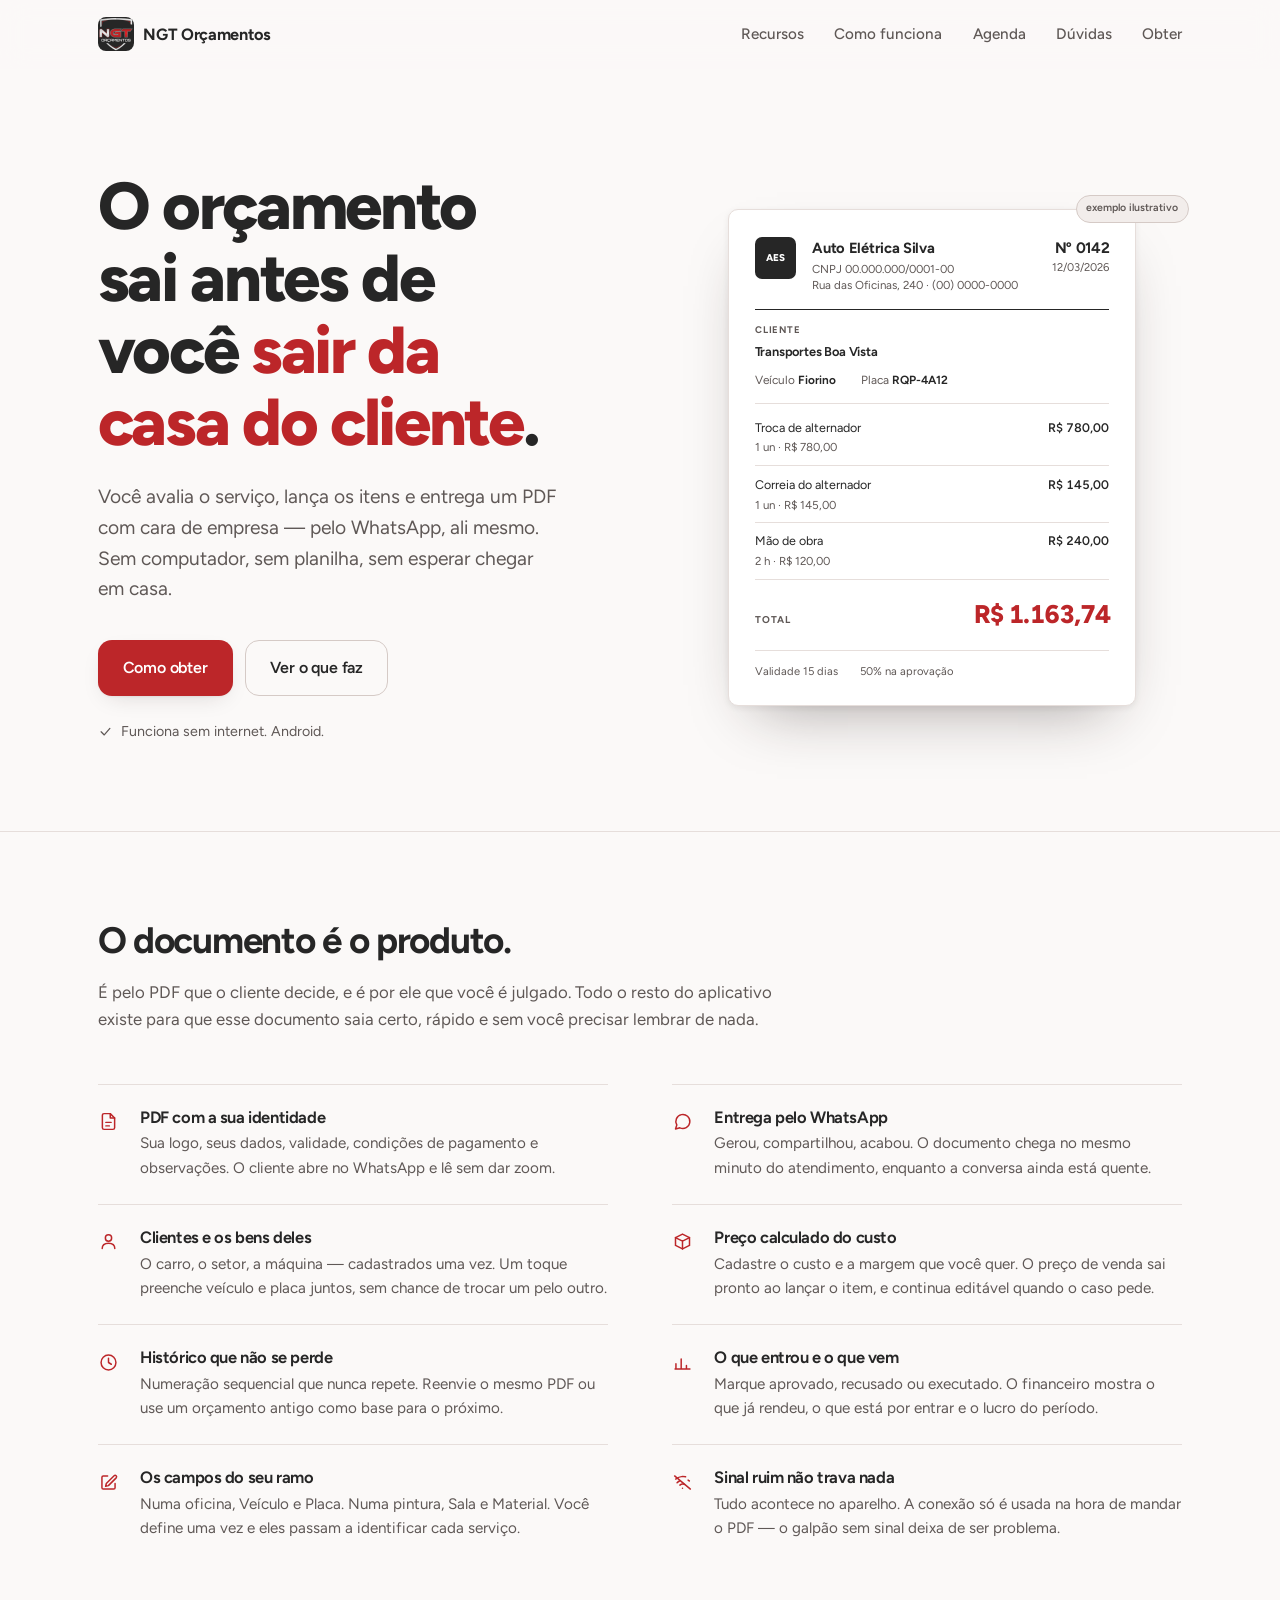
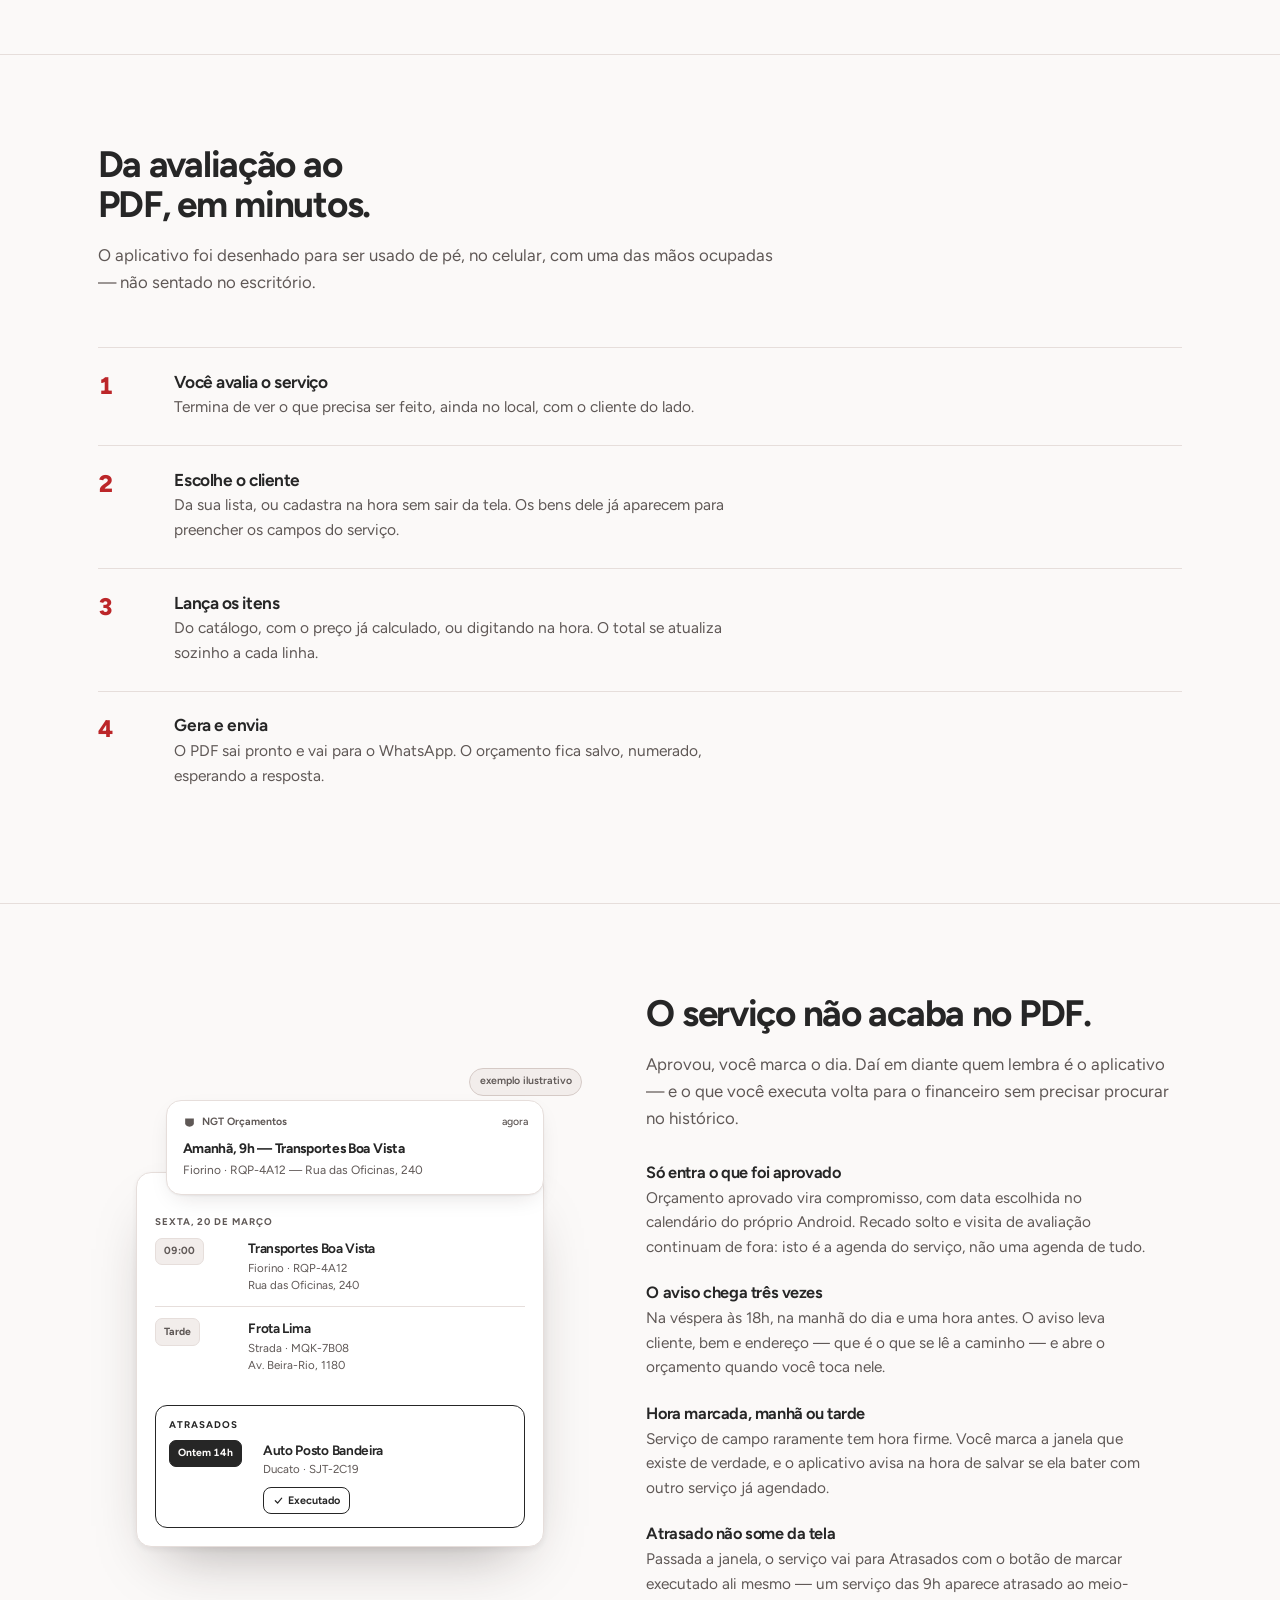
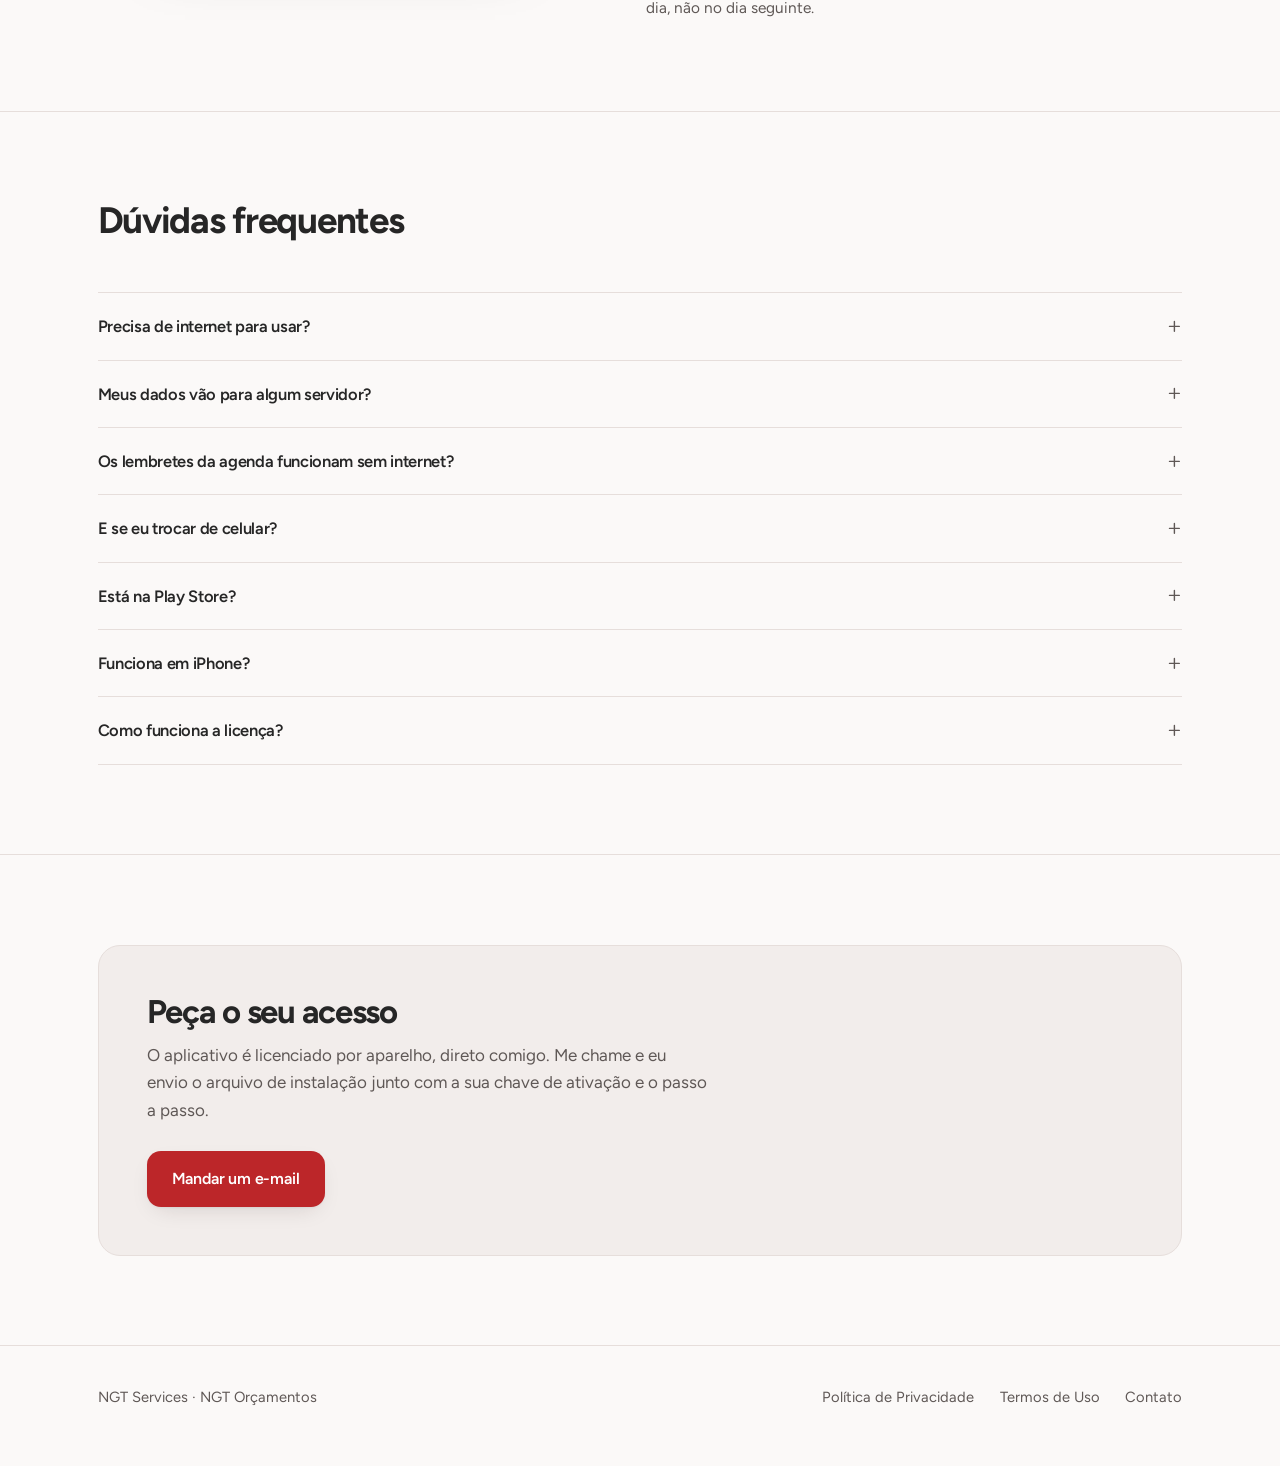
==== commit d776734d: "A agenda entra no site, e as páginas legais ganham o sistema visual O app passou a agendar o serviço" ====
--- a/index.html
+++ b/index.html
@@ -5,144 +5,10 @@
 <meta name="viewport" content="width=device-width, initial-scale=1">
 <link rel="canonical" href="https://orcamentos.ngt.dev.br/">
 <title>NGT Orçamentos — o orçamento sai antes de você sair da casa do cliente</title>
-<meta name="description" content="Aplicativo Android para quem faz manutenção, instalação e reparos: você avalia o serviço, lança os itens e entrega um PDF com cara de empresa, pelo WhatsApp, ainda no local.">
+<meta name="description" content="Aplicativo Android para quem faz manutenção, instalação e reparos: você avalia o serviço, lança os itens e entrega um PDF com cara de empresa, pelo WhatsApp, ainda no local. Aprovou, o serviço entra na agenda e o lembrete chega antes da hora.">
+<link rel="icon" href="favicon.png" type="image/png" sizes="64x64">
+<link rel="stylesheet" href="style.css">
 <style>
-@font-face {
-  font-family: 'Figtree';
-  src: url('fonts/figtree-latin.woff2') format('woff2');
-  font-weight: 300 900;
-  font-style: normal;
-  font-display: swap;
-}
-
-:root {
-  color-scheme: light dark;
-
-  --paper: #fbf9f8;
-  --surface: #ffffff;
-  --sunk: #f2edeb;
-  --ink: #262626;
-  --ink-soft: #5f5856;
-  --rule: #e6dedb;
-  --rule-strong: #d5cac6;
-  --red: #bc2629;
-  --red-press: #9d1e21;
-  --on-red: #ffffff;
-  --red-wash: #fbecec;
-
-  --shadow-lift: 0 1px 2px rgba(38, 24, 22, .05), 0 8px 24px -10px rgba(38, 24, 22, .18);
-  --shadow-page: 0 2px 6px rgba(38, 24, 22, .07), 0 28px 60px -28px rgba(38, 24, 22, .40);
-
-  --ease: cubic-bezier(.16, 1, .3, 1);
-}
-
-@media (prefers-color-scheme: dark) {
-  :root {
-    --paper: #171514;
-    --surface: #201d1c;
-    --sunk: #262221;
-    --ink: #ece7e5;
-    --ink-soft: #a89f9c;
-    --rule: #322d2b;
-    --rule-strong: #443d3b;
-    --red: #d9403f;
-    --red-press: #ef6360;
-    --on-red: #ffffff;
-    --red-wash: #2c1a1a;
-
-    --shadow-lift: 0 1px 2px rgba(0, 0, 0, .4), 0 8px 24px -10px rgba(0, 0, 0, .6);
-    --shadow-page: 0 2px 6px rgba(0, 0, 0, .5), 0 28px 60px -28px rgba(0, 0, 0, .9);
-  }
-}
-
-* { box-sizing: border-box; }
-
-html { scrollbar-color: var(--rule-strong) transparent; }
-
-body {
-  margin: 0;
-  background: var(--paper);
-  color: var(--ink);
-  font-family: 'Figtree', ui-sans-serif, system-ui, -apple-system, "Segoe UI", Roboto, sans-serif;
-  font-size: 17px;
-  line-height: 1.6;
-  -webkit-font-smoothing: antialiased;
-  text-rendering: optimizeLegibility;
-}
-
-::selection { background: var(--red); color: var(--on-red); }
-
-:focus-visible {
-  outline: 2.5px solid var(--red);
-  outline-offset: 3px;
-  border-radius: 4px;
-}
-
-::-webkit-scrollbar { width: 11px; height: 11px; }
-::-webkit-scrollbar-track { background: transparent; }
-::-webkit-scrollbar-thumb {
-  background: var(--rule-strong);
-  border-radius: 99px;
-  border: 3px solid var(--paper);
-}
-::-webkit-scrollbar-thumb:hover { background: var(--ink-soft); }
-
-h1, h2, h3 {
-  letter-spacing: -.035em;
-  line-height: 1.08;
-  text-wrap: balance;
-  margin: 0;
-  font-weight: 700;
-}
-
-p { margin: 0; text-wrap: pretty; }
-
-a { color: inherit; }
-
-.shell { max-width: 71rem; margin: 0 auto; padding: 0 1.6rem; }
-
-/* ============ barra ============ */
-
-.bar {
-  position: sticky;
-  top: 0;
-  z-index: 40;
-  background: color-mix(in srgb, var(--paper) 86%, transparent);
-  backdrop-filter: saturate(1.6) blur(14px);
-  border-bottom: 1px solid transparent;
-  transition: border-color .3s, background .3s;
-}
-
-.bar[data-stuck] { border-bottom-color: var(--rule); }
-
-.bar .shell {
-  display: flex;
-  align-items: center;
-  justify-content: space-between;
-  gap: 1rem;
-  height: 4.25rem;
-}
-
-.mark { display: flex; align-items: center; gap: .6rem; text-decoration: none; }
-
-.mark svg { display: block; }
-
-.mark b { font-weight: 700; letter-spacing: -.02em; font-size: 1.02rem; }
-
-.bar nav { display: flex; gap: 1.9rem; }
-
-.bar nav a {
-  text-decoration: none;
-  color: var(--ink-soft);
-  font-size: .95rem;
-  font-weight: 500;
-  transition: color .18s;
-}
-
-.bar nav a:hover { color: var(--ink); }
-
-@media (max-width: 52rem) { .bar nav { display: none; } }
-
 /* ============ hero ============ */
 
 .hero { padding: clamp(3rem, 8vw, 6.5rem) 0 clamp(3rem, 7vw, 5.5rem); }
@@ -382,7 +248,7 @@
 
 /* ============ seções ============ */
 
-section { padding: clamp(3.5rem, 7vw, 6rem) 0; border-top: 1px solid var(--rule); }
+section { padding: clamp(3.5rem, 7vw, 6rem) 0; border-top: 1px solid var(--rule); scroll-margin-top: 5rem; }
 
 .lede {
   font-size: clamp(1.6rem, 3.2vw, 2.3rem);
@@ -464,7 +330,7 @@
   transition: color .18s;
 }
 
-.faq summary:hover { color: var(--red); }
+.faq summary:hover { color: var(--red-link); }
 .faq summary::-webkit-details-marker { display: none; }
 
 .faq .chev {
@@ -486,7 +352,7 @@
   font-size: .98rem;
 }
 
-.faq a { color: var(--red); text-underline-offset: 3px; text-decoration-thickness: 1.5px; }
+.faq a { color: var(--red-link); text-underline-offset: 3px; text-decoration-thickness: 1.5px; }
 
 /* obter */
 
@@ -500,23 +366,133 @@
 .obter h2 { font-size: clamp(1.5rem, 3vw, 2.05rem); margin-bottom: .8rem; }
 .obter p { color: var(--ink-soft); max-width: 52ch; margin-bottom: 1.7rem; }
 
-/* rodapé */
-
-footer { border-top: 1px solid var(--rule); padding: 2.5rem 0 3.5rem; }
-
-footer .shell {
+/* ============ depois da aprovação ============ */
+
+.depois .shell {
+  display: grid;
+  grid-template-columns: minmax(0, .95fr) minmax(0, 1.05fr);
+  gap: clamp(2.4rem, 5vw, 4.5rem);
+  align-items: center;
+}
+
+@media (max-width: 62rem) {
+  .depois .shell { grid-template-columns: 1fr; }
+}
+
+@media (min-width: 62.01rem) {
+  .depois .stage { order: -1; }
+}
+
+.depois .head-pair { margin-bottom: 0; }
+.depois .stage { padding-top: 2rem; }
+.depois .tag { top: 0; right: 0; }
+
+.points { display: grid; gap: 1.55rem; margin-top: 2rem; }
+.points h3 { font-size: 1.02rem; font-weight: 650; letter-spacing: -.025em; margin-bottom: .28rem; }
+.points p { color: var(--ink-soft); font-size: .96rem; max-width: 50ch; }
+
+/* o lembrete e o dia */
+
+.agenda { position: relative; max-width: 25.5rem; margin-inline: auto; }
+
+.notif {
+  position: relative;
+  z-index: 2;
+  margin: 0 0 -1.45rem 1.9rem;
+  background: var(--surface);
+  border: 1px solid var(--rule);
+  border-radius: 15px;
+  box-shadow: var(--shadow-lift);
+  padding: .8rem .95rem .9rem;
+}
+
+.notif-app {
   display: flex;
-  flex-wrap: wrap;
-  gap: 1rem 2rem;
-  justify-content: space-between;
   align-items: center;
-  font-size: .92rem;
-  color: var(--ink-soft);
-}
-
-footer nav { display: flex; gap: 1.6rem; flex-wrap: wrap; }
-footer a { text-decoration: none; transition: color .18s; }
-footer a:hover { color: var(--ink); }
+  gap: .4rem;
+  font-size: .66rem;
+  font-weight: 650;
+  color: var(--ink-soft);
+  margin-bottom: .42rem;
+}
+
+.notif-app svg { display: block; flex: none; }
+.notif-app .ago { margin-left: auto; font-weight: 500; }
+
+.notif b { display: block; font-size: .86rem; font-weight: 700; letter-spacing: -.022em; margin-bottom: .18rem; }
+.notif p { font-size: .75rem; color: var(--ink-soft); line-height: 1.45; }
+
+.sched {
+  position: relative;
+  z-index: 1;
+  background: var(--surface);
+  border: 1px solid var(--rule);
+  border-radius: 15px;
+  box-shadow: var(--shadow-page);
+  padding: 2.55rem 1.1rem 1.1rem;
+}
+
+.sched-day {
+  font-size: .61rem;
+  font-weight: 700;
+  letter-spacing: .1em;
+  text-transform: uppercase;
+  color: var(--ink-soft);
+  margin-bottom: .55rem;
+}
+
+.sched-item {
+  display: grid;
+  grid-template-columns: 5rem 1fr;
+  gap: .85rem;
+  padding: .72rem 0;
+  align-items: start;
+}
+
+.sched-item + .sched-item { border-top: 1px solid var(--rule); }
+.sched-day + .sched-item { padding-top: 0; }
+
+.when {
+  justify-self: start;
+  font-size: .65rem;
+  font-weight: 700;
+  padding: .27rem .5rem;
+  border-radius: 7px;
+  background: var(--sunk);
+  border: 1px solid var(--rule);
+  color: var(--ink-soft);
+  font-variant-numeric: tabular-nums;
+  white-space: nowrap;
+}
+
+.sched-item strong { display: block; font-size: .85rem; font-weight: 650; letter-spacing: -.022em; }
+.sched-item .meta { font-size: .72rem; color: var(--ink-soft); line-height: 1.5; }
+
+.late {
+  margin-top: 1.15rem;
+  border: 1.5px solid var(--ink);
+  border-radius: 12px;
+  padding: .7rem .85rem .8rem;
+}
+
+.late .sched-day { color: var(--ink); margin-bottom: .45rem; }
+.late .sched-item { padding: 0; }
+.late .when { background: var(--ink); border-color: var(--ink); color: var(--paper); }
+
+.done {
+  display: inline-flex;
+  align-items: center;
+  gap: .3rem;
+  margin-top: .5rem;
+  font-size: .68rem;
+  font-weight: 650;
+  color: var(--ink);
+  border: 1px solid var(--ink);
+  border-radius: 8px;
+  padding: .26rem .55rem;
+}
+
+.done svg { display: block; }
 
 /* entrada discreta das seções */
 
@@ -535,16 +511,13 @@
 <header class="bar" id="bar">
   <div class="shell">
     <a class="mark" href="#topo">
-      <svg width="26" height="26" viewBox="0 0 24 24" fill="none" aria-hidden="true">
-        <path d="M4 4.6h16v9.1c0 3-2.6 4.7-8 6.3-5.4-1.6-8-3.3-8-6.3V4.6Z" fill="#262626"/>
-        <path d="M7.4 15.2V8.9l4.4 4.7V8.9" stroke="#fff" stroke-width="1.7" stroke-linecap="round" stroke-linejoin="round"/>
-        <path d="M16.6 9.1h-1.9v4.4h1.9v-1.7" stroke="#bc2629" stroke-width="1.7" stroke-linecap="round" stroke-linejoin="round"/>
-      </svg>
+      <img src="logo.png" width="144" height="136" alt="" decoding="async">
       <b>NGT Orçamentos</b>
     </a>
     <nav>
       <a href="#recursos">Recursos</a>
       <a href="#como">Como funciona</a>
+      <a href="#agenda">Agenda</a>
       <a href="#duvidas">Dúvidas</a>
       <a href="#obter">Obter</a>
     </nav>
@@ -573,7 +546,7 @@
       <article class="doc anim" id="doc" aria-label="Exemplo de orçamento gerado pelo aplicativo">
 
         <div class="doc-head">
-          <div class="doc-logo">NGT</div>
+          <div class="doc-logo">AES</div>
           <div style="flex:1">
             <div class="doc-store">Auto Elétrica Silva</div>
             <div>CNPJ 00.000.000/0001-00<br>Rua das Oficinas, 240 · (00) 0000-0000</div>
@@ -724,6 +697,92 @@
   </div>
 </section>
 
+<section id="agenda" class="depois">
+  <div class="shell">
+
+    <div class="stage rise">
+      <span class="tag">exemplo ilustrativo</span>
+      <article class="agenda" aria-label="Exemplo da agenda: um lembrete de notificação sobre a lista de serviços do dia, com um serviço atrasado destacado">
+
+        <div class="notif">
+          <div class="notif-app">
+            <svg width="13" height="13" viewBox="0 0 24 24" fill="none" aria-hidden="true">
+              <path d="M4 4.6h16v9.1c0 3-2.6 4.7-8 6.3-5.4-1.6-8-3.3-8-6.3V4.6Z" fill="currentColor"/>
+            </svg>
+            NGT Orçamentos
+            <span class="ago">agora</span>
+          </div>
+          <b>Amanhã, 9h — Transportes Boa Vista</b>
+          <p>Fiorino · RQP-4A12 — Rua das Oficinas, 240</p>
+        </div>
+
+        <div class="sched">
+          <div class="sched-day">Sexta, 20 de março</div>
+
+          <div class="sched-item">
+            <span class="when">09:00</span>
+            <div>
+              <strong>Transportes Boa Vista</strong>
+              <div class="meta">Fiorino · RQP-4A12<br>Rua das Oficinas, 240</div>
+            </div>
+          </div>
+
+          <div class="sched-item">
+            <span class="when">Tarde</span>
+            <div>
+              <strong>Frota Lima</strong>
+              <div class="meta">Strada · MQK-7B08<br>Av. Beira-Rio, 1180</div>
+            </div>
+          </div>
+
+          <div class="late">
+            <div class="sched-day">Atrasados</div>
+            <div class="sched-item">
+              <span class="when">Ontem 14h</span>
+              <div>
+                <strong>Auto Posto Bandeira</strong>
+                <div class="meta">Ducato · SJT-2C19</div>
+                <span class="done">
+                  <svg width="11" height="11" viewBox="0 0 24 24" fill="none" stroke="currentColor" stroke-width="2.6" stroke-linecap="round" stroke-linejoin="round" aria-hidden="true"><path d="M5 12.5 10 17.5 19 7"/></svg>
+                  Executado
+                </span>
+              </div>
+            </div>
+          </div>
+        </div>
+
+      </article>
+    </div>
+
+    <div class="rise">
+      <div class="head-pair">
+        <h2 class="lede">O serviço não acaba no PDF.</h2>
+        <p class="intro">Aprovou, você marca o dia. Daí em diante quem lembra é o aplicativo — e o que você executa volta para o financeiro sem precisar procurar no histórico.</p>
+      </div>
+
+      <div class="points">
+        <div>
+          <h3>Só entra o que foi aprovado</h3>
+          <p>Orçamento aprovado vira compromisso, com data escolhida no calendário do próprio Android. Recado solto e visita de avaliação continuam de fora: isto é a agenda do serviço, não uma agenda de tudo.</p>
+        </div>
+        <div>
+          <h3>O aviso chega três vezes</h3>
+          <p>Na véspera às 18h, na manhã do dia e uma hora antes. O aviso leva cliente, bem e endereço — que é o que se lê a caminho — e abre o orçamento quando você toca nele.</p>
+        </div>
+        <div>
+          <h3>Hora marcada, manhã ou tarde</h3>
+          <p>Serviço de campo raramente tem hora firme. Você marca a janela que existe de verdade, e o aplicativo avisa na hora de salvar se ela bater com outro serviço já agendado.</p>
+        </div>
+        <div>
+          <h3>Atrasado não some da tela</h3>
+          <p>Passada a janela, o serviço vai para Atrasados com o botão de marcar executado ali mesmo — um serviço das 9h aparece atrasado ao meio-dia, não no dia seguinte.</p>
+        </div>
+      </div>
+    </div>
+
+  </div>
+</section>
+
 <section id="duvidas">
   <div class="shell">
     <div class="head-pair rise">
@@ -742,8 +801,13 @@
       </details>
 
       <details>
+        <summary>Os lembretes da agenda funcionam sem internet?<svg class="chev" viewBox="0 0 24 24" fill="none" stroke="currentColor" stroke-width="2" stroke-linecap="round" aria-hidden="true"><path d="M12 5v14M5 12h14"/></svg></summary>
+        <div class="answer"><p>Funcionam. São alarmes do próprio Android, marcados no aparelho — não há push nem servidor no meio. A permissão de notificação é pedida quando você liga o primeiro lembrete, não na primeira abertura; se você recusar, o agendamento continua salvo e o aplicativo avisa que nada vai tocar.</p><p>Vale saber: alguns fabricantes cortam alarmes de aplicativos quando a economia de bateria está no modo agressivo, e isso pode atrasar o aviso.</p></div>
+      </details>
+
+      <details>
         <summary>E se eu trocar de celular?<svg class="chev" viewBox="0 0 24 24" fill="none" stroke="currentColor" stroke-width="2" stroke-linecap="round" aria-hidden="true"><path d="M12 5v14M5 12h14"/></svg></summary>
-        <div class="answer"><p>O aplicativo gera um arquivo de backup com loja, clientes, catálogo e histórico, que você guarda onde preferir. É ele que devolve tudo no aparelho novo. Como os dados moram só no celular, manter o backup em dia é importante.</p><p>Se preferir automatizar, dá para conectar a sua conta do Google e deixar esse mesmo arquivo guardado no <strong>seu</strong> Google Drive. O aplicativo só enxerga o arquivo que ele mesmo criou — nenhum outro arquivo do seu Drive — e o desenvolvedor não tem acesso a nada disso. Detalhes na <a href="privacidade.html">Política de Privacidade</a>.</p></div>
+        <div class="answer"><p>O aplicativo gera um arquivo de backup com loja, clientes, catálogo, histórico e agenda, que você guarda onde preferir. É ele que devolve tudo no aparelho novo. Como os dados moram só no celular, manter o backup em dia é importante.</p><p>Se preferir automatizar, dá para conectar a sua conta do Google e deixar esse mesmo arquivo guardado no <strong>seu</strong> Google Drive. O aplicativo só enxerga o arquivo que ele mesmo criou — nenhum outro arquivo do seu Drive — e o desenvolvedor não tem acesso a nada disso. Detalhes na <a href="privacidade.html">Política de Privacidade</a>.</p></div>
       </details>
 
       <details>
--- a/style.css
+++ b/style.css
@@ -0,0 +1,311 @@
+@font-face {
+  font-family: 'Figtree';
+  src: url('fonts/figtree-latin.woff2') format('woff2');
+  font-weight: 300 900;
+  font-style: normal;
+  font-display: swap;
+}
+
+:root {
+  color-scheme: light dark;
+
+  --paper: #fbf9f8;
+  --surface: #ffffff;
+  --sunk: #f2edeb;
+  --ink: #262626;
+  --ink-soft: #5f5856;
+  --rule: #e6dedb;
+  --rule-strong: #d5cac6;
+  --red: #bc2629;
+  --red-press: #9d1e21;
+  --on-red: #ffffff;
+  --red-wash: #fbecec;
+  --red-link: #bc2629;
+  --red-link-hover: #9d1e21;
+
+  --shadow-lift: 0 1px 2px rgba(38, 24, 22, .05), 0 8px 24px -10px rgba(38, 24, 22, .18);
+  --shadow-page: 0 2px 6px rgba(38, 24, 22, .07), 0 28px 60px -28px rgba(38, 24, 22, .40);
+
+  --ease: cubic-bezier(.16, 1, .3, 1);
+}
+
+@media (prefers-color-scheme: dark) {
+  :root {
+    --paper: #171514;
+    --surface: #201d1c;
+    --sunk: #262221;
+    --ink: #ece7e5;
+    --ink-soft: #a89f9c;
+    --rule: #322d2b;
+    --rule-strong: #443d3b;
+    --red: #d9403f;
+    --red-press: #ef6360;
+    --on-red: #ffffff;
+    --red-wash: #2c1a1a;
+    --red-link: #ef6360;
+    --red-link-hover: #ff8f8c;
+
+    --shadow-lift: 0 1px 2px rgba(0, 0, 0, .4), 0 8px 24px -10px rgba(0, 0, 0, .6);
+    --shadow-page: 0 2px 6px rgba(0, 0, 0, .5), 0 28px 60px -28px rgba(0, 0, 0, .9);
+  }
+}
+
+* { box-sizing: border-box; }
+
+html { scrollbar-color: var(--rule-strong) transparent; }
+
+body {
+  margin: 0;
+  background: var(--paper);
+  color: var(--ink);
+  font-family: 'Figtree', ui-sans-serif, system-ui, -apple-system, "Segoe UI", Roboto, sans-serif;
+  font-size: 17px;
+  line-height: 1.6;
+  -webkit-font-smoothing: antialiased;
+  text-rendering: optimizeLegibility;
+}
+
+::selection { background: var(--red); color: var(--on-red); }
+
+:focus-visible {
+  outline: 2.5px solid var(--red);
+  outline-offset: 3px;
+  border-radius: 4px;
+}
+
+::-webkit-scrollbar { width: 11px; height: 11px; }
+::-webkit-scrollbar-track { background: transparent; }
+::-webkit-scrollbar-thumb {
+  background: var(--rule-strong);
+  border-radius: 99px;
+  border: 3px solid var(--paper);
+}
+::-webkit-scrollbar-thumb:hover { background: var(--ink-soft); }
+
+h1, h2, h3 {
+  letter-spacing: -.035em;
+  line-height: 1.08;
+  text-wrap: balance;
+  margin: 0;
+  font-weight: 700;
+}
+
+p { margin: 0; text-wrap: pretty; }
+
+a { color: inherit; }
+
+.shell { max-width: 71rem; margin: 0 auto; padding: 0 1.6rem; }
+
+/* ============ barra ============ */
+
+.bar {
+  position: sticky;
+  top: 0;
+  z-index: 40;
+  background: color-mix(in srgb, var(--paper) 86%, transparent);
+  backdrop-filter: saturate(1.6) blur(14px);
+  border-bottom: 1px solid transparent;
+  transition: border-color .3s, background .3s;
+}
+
+.bar[data-stuck] { border-bottom-color: var(--rule); }
+
+.bar .shell {
+  display: flex;
+  align-items: center;
+  justify-content: space-between;
+  gap: 1rem;
+  height: 4.25rem;
+}
+
+.mark { display: flex; align-items: center; gap: .6rem; text-decoration: none; }
+
+.mark img {
+  display: block;
+  width: 2.25rem;
+  height: auto;
+  border-radius: 8px;
+}
+
+.mark b { font-weight: 700; letter-spacing: -.02em; font-size: 1.02rem; }
+
+.bar nav { display: flex; gap: 1.9rem; }
+
+.bar nav a {
+  text-decoration: none;
+  color: var(--ink-soft);
+  font-size: .95rem;
+  font-weight: 500;
+  transition: color .18s;
+}
+
+.bar nav a:hover { color: var(--ink); }
+.bar nav a[aria-current] { color: var(--ink); }
+
+@media (max-width: 52rem) { .bar nav { display: none; } }
+
+/* ============ rodapé ============ */
+
+footer { border-top: 1px solid var(--rule); padding: 2.5rem 0 3.5rem; }
+
+footer .shell {
+  display: flex;
+  flex-wrap: wrap;
+  gap: 1rem 2rem;
+  justify-content: space-between;
+  align-items: center;
+  font-size: .92rem;
+  color: var(--ink-soft);
+}
+
+footer nav { display: flex; gap: 1.6rem; flex-wrap: wrap; }
+footer a { text-decoration: none; transition: color .18s; }
+footer a:hover { color: var(--ink); }
+
+/* ============ páginas de documento ============ */
+
+.prose {
+  max-width: 36rem;
+  margin: 0 auto;
+  padding: clamp(3rem, 7vw, 5rem) 0 clamp(3rem, 6vw, 4.5rem);
+}
+
+.prose-head { margin-bottom: clamp(.6rem, 2vw, 1.4rem); }
+
+.prose h1 {
+  font-size: clamp(2.15rem, 5.5vw, 3.1rem);
+  font-weight: 800;
+  margin-bottom: .9rem;
+}
+
+.prose-meta {
+  font-size: .88rem;
+  color: var(--ink-soft);
+  font-variant-numeric: tabular-nums;
+}
+
+.prose section { margin-top: clamp(2.2rem, 4.5vw, 3rem); }
+
+.prose h2 {
+  font-size: 1.22rem;
+  font-weight: 700;
+  letter-spacing: -.028em;
+  margin-bottom: .9rem;
+}
+
+.prose p { margin-bottom: 1.05rem; line-height: 1.72; }
+.prose p:last-child { margin-bottom: 0; }
+
+.prose strong { font-weight: 650; }
+.prose em { font-style: italic; }
+
+.prose a:not(.mark) {
+  color: var(--red-link);
+  text-decoration-thickness: 1.5px;
+  text-underline-offset: 3px;
+  transition: color .18s;
+}
+
+.prose a:not(.mark):hover { color: var(--red-link-hover); }
+
+.prose code {
+  font-family: ui-monospace, SFMono-Regular, Menlo, Consolas, monospace;
+  font-size: .85em;
+  background: var(--sunk);
+  border: 1px solid var(--rule);
+  padding: .1em .38em;
+  border-radius: 5px;
+  overflow-wrap: anywhere;
+}
+
+/* cláusulas numeradas */
+
+.clauses { counter-reset: clause; }
+
+.clauses section {
+  counter-increment: clause;
+  display: grid;
+  grid-template-columns: 2.4rem 1fr;
+  column-gap: 1rem;
+  align-items: baseline;
+}
+
+.clauses section > * { grid-column: 2; }
+
+.clauses section::before {
+  content: counter(clause);
+  grid-column: 1;
+  grid-row: 1;
+  font-size: 1.18rem;
+  font-weight: 800;
+  letter-spacing: -.04em;
+  color: var(--red);
+  font-variant-numeric: tabular-nums;
+}
+
+.clauses section.unnumbered { display: block; }
+.clauses section.unnumbered::before { content: none; }
+
+@media (max-width: 34rem) {
+  .clauses section { grid-template-columns: 1.7rem 1fr; column-gap: .7rem; }
+  .clauses section::before { font-size: 1.05rem; }
+}
+
+/* resumo em destaque */
+
+.summary {
+  background: var(--sunk);
+  border: 1px solid var(--rule);
+  border-radius: 18px;
+  padding: clamp(1.4rem, 3.5vw, 1.9rem);
+}
+
+.summary h2 {
+  font-size: .68rem;
+  font-weight: 700;
+  letter-spacing: .12em;
+  text-transform: uppercase;
+  color: var(--ink-soft);
+  margin-bottom: .7rem;
+}
+
+.summary p { font-size: 1.08rem; line-height: 1.6; margin-bottom: 0; }
+
+/* listas */
+
+.prose ul { list-style: none; margin: 0; padding: 0; }
+
+.prose ul li {
+  position: relative;
+  padding-left: 1.5rem;
+  margin-bottom: .8rem;
+  line-height: 1.7;
+}
+
+.prose ul li:last-child { margin-bottom: 0; }
+
+.prose ul li::before {
+  content: "";
+  position: absolute;
+  left: 0;
+  top: .82em;
+  width: .65rem;
+  height: 1.5px;
+  background: var(--rule-strong);
+}
+
+.prose dl { margin: 0; }
+
+.prose dt {
+  font-weight: 650;
+  letter-spacing: -.015em;
+  margin-bottom: .2rem;
+}
+
+.prose dd {
+  margin: 0 0 1.15rem;
+  color: var(--ink-soft);
+  line-height: 1.7;
+}
+
+.prose dd:last-child { margin-bottom: 0; }
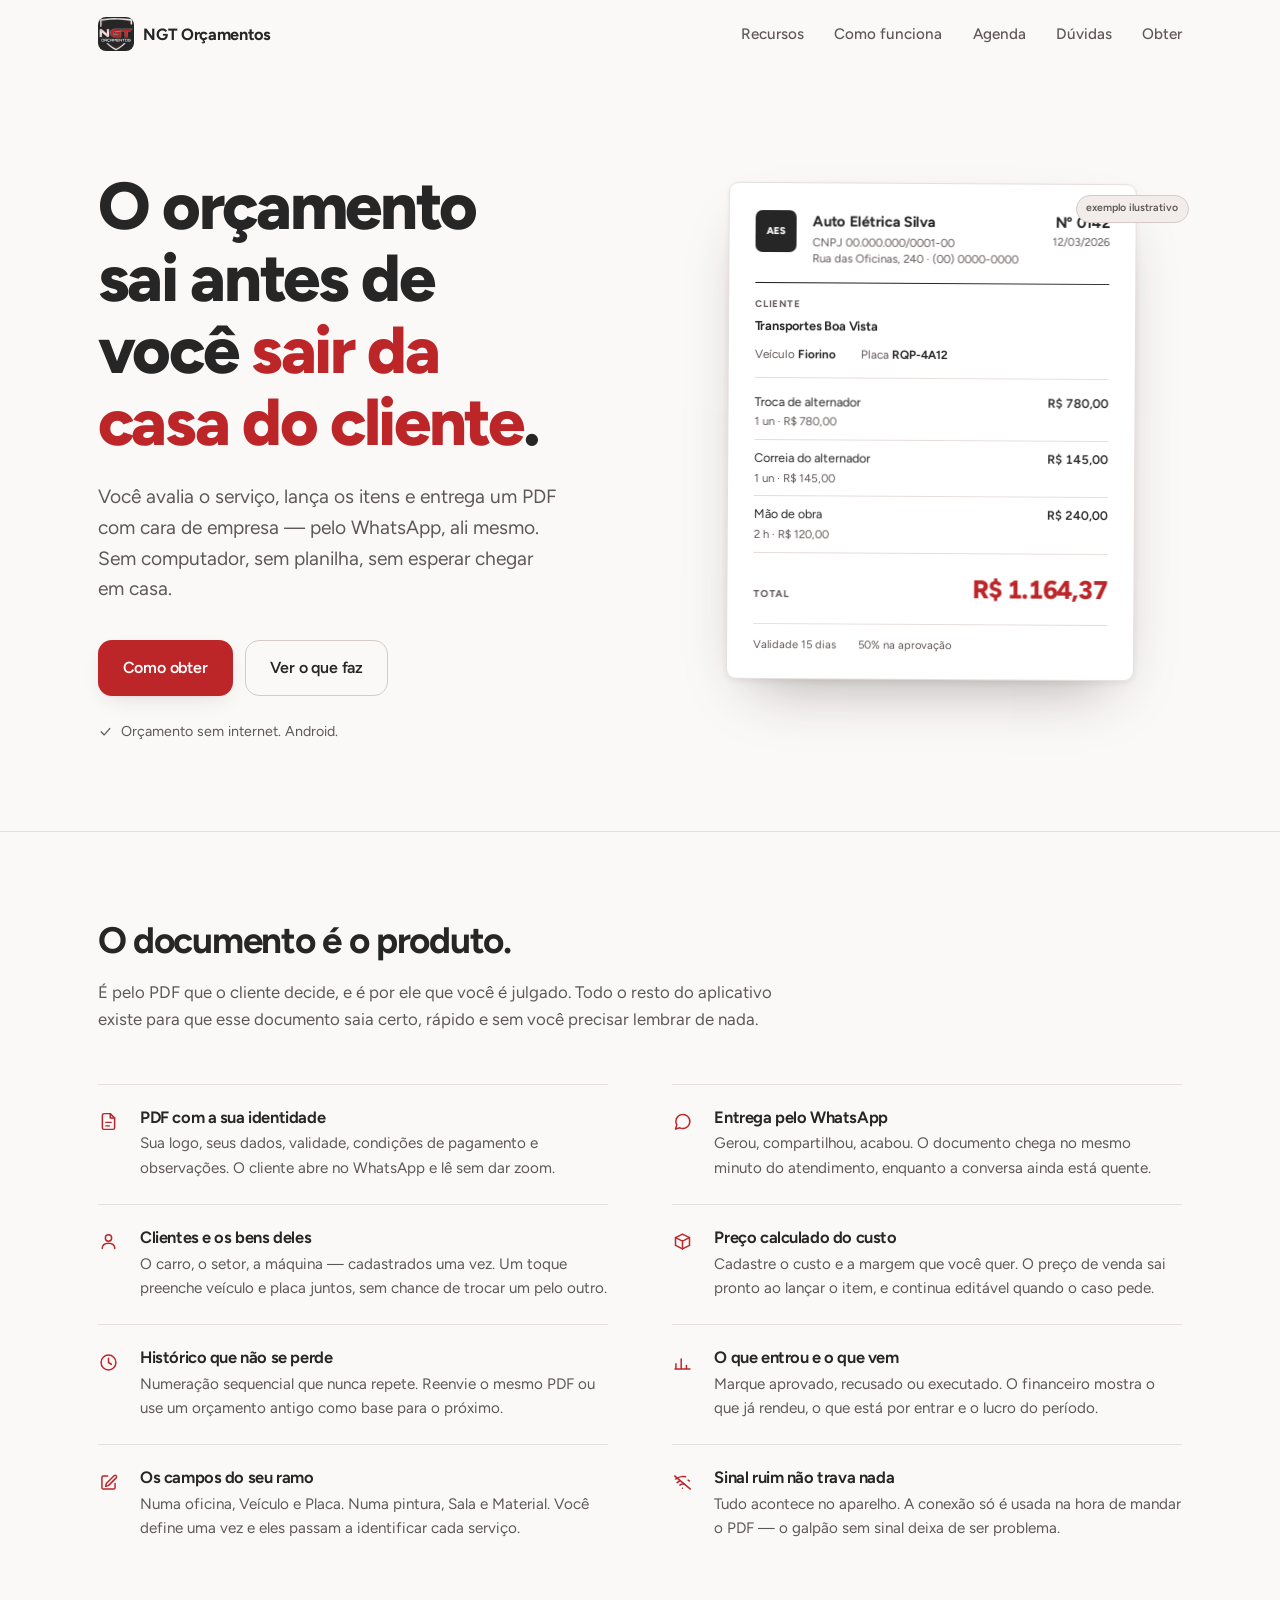
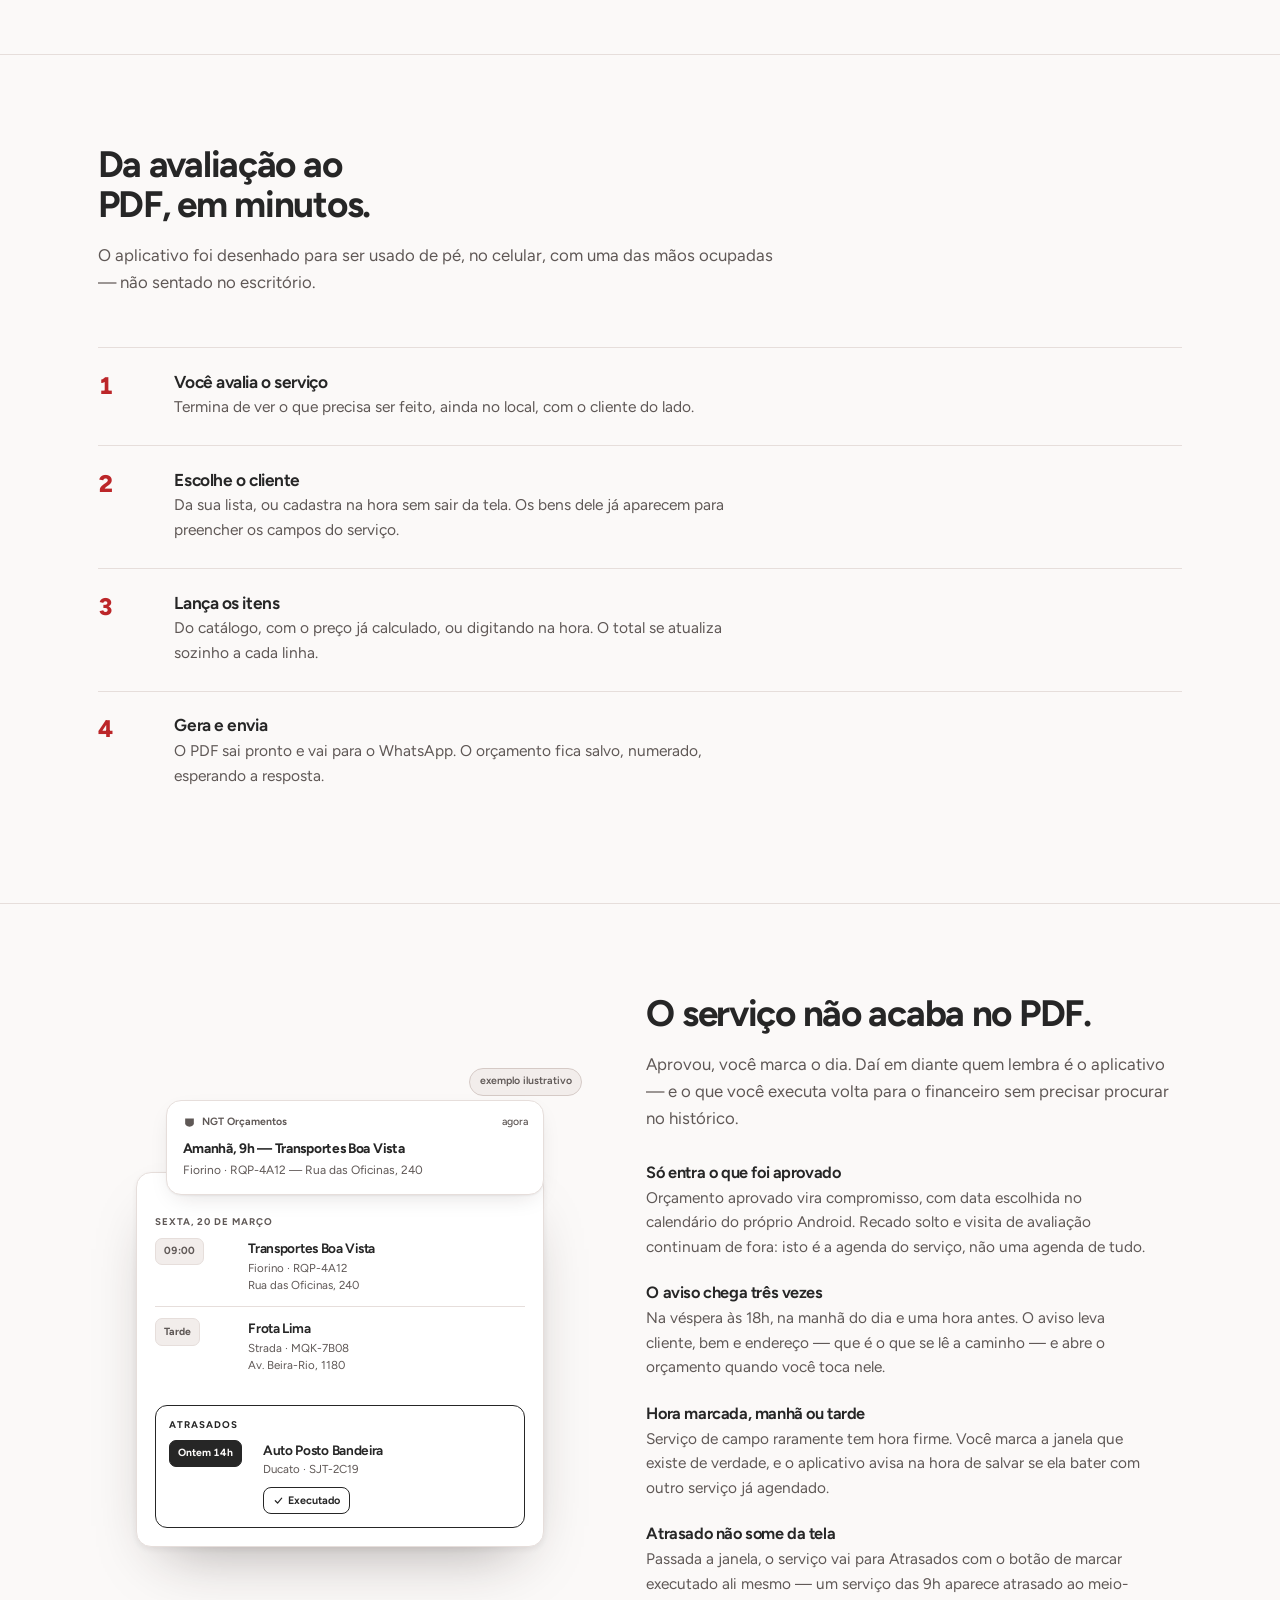
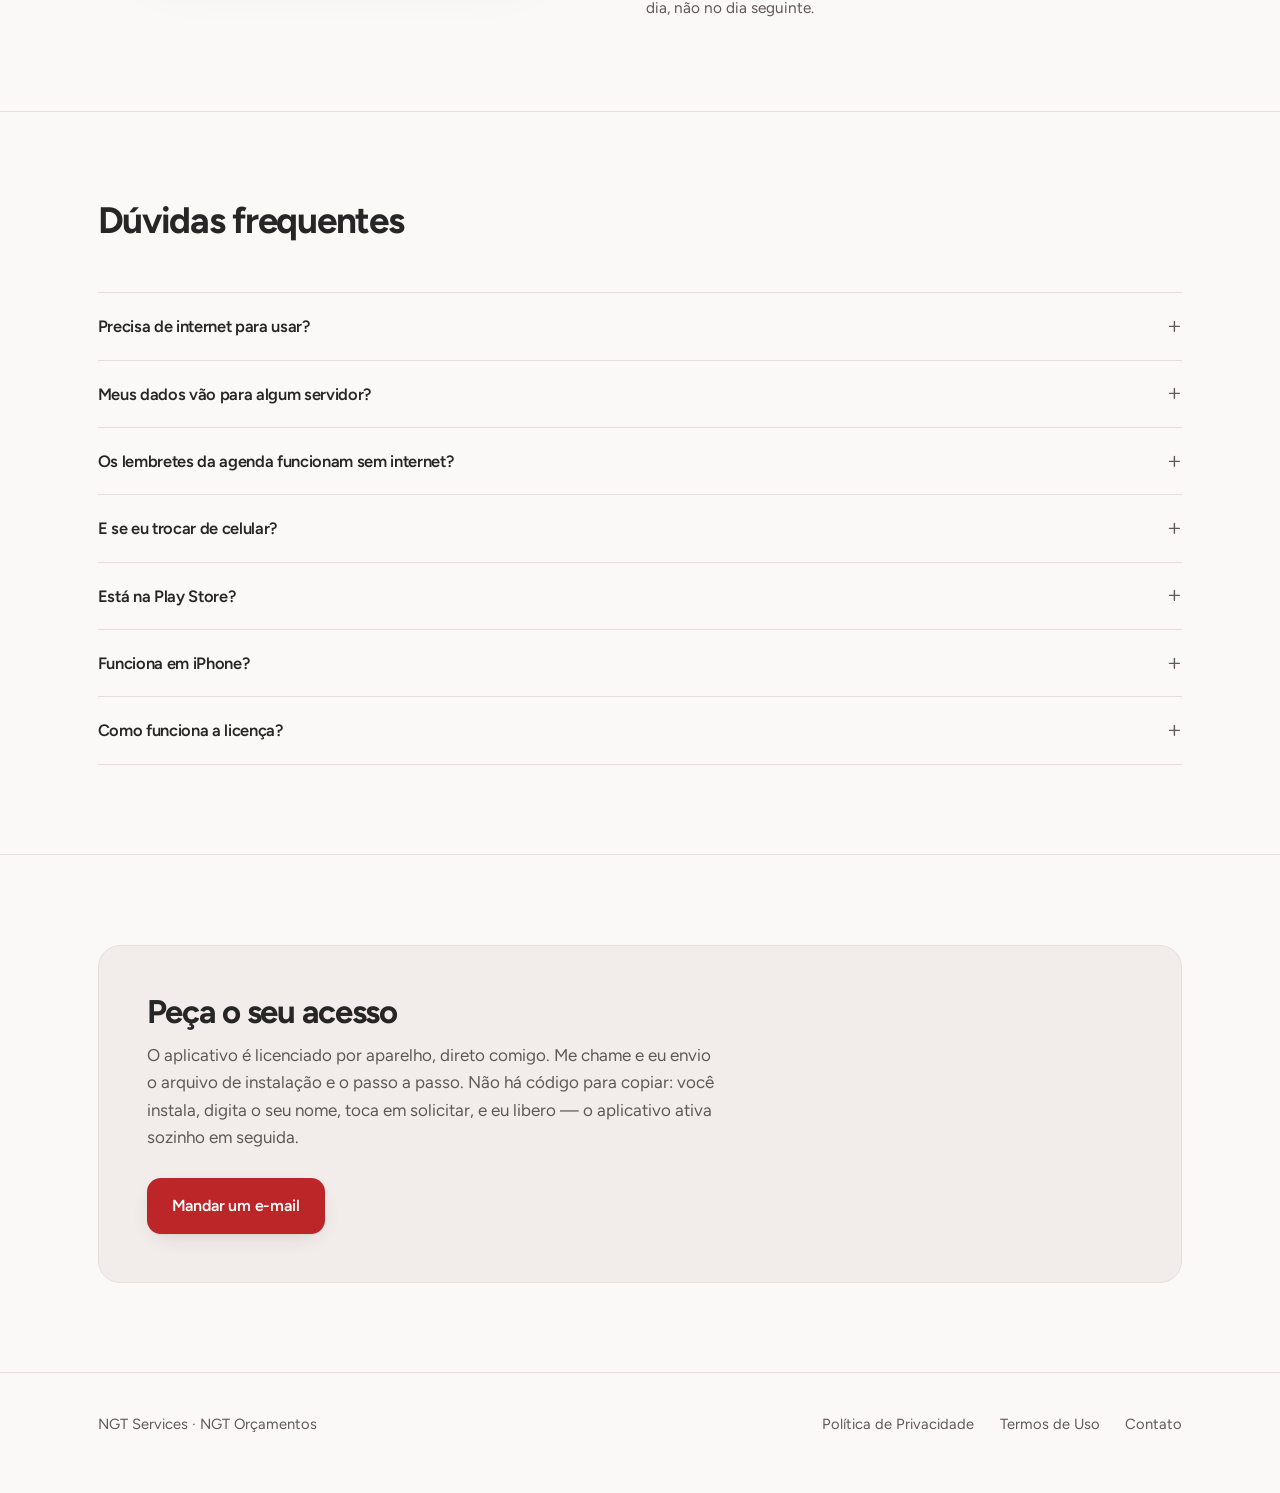
==== commit f276c2a2: "O licenciamento passou a ter servidor, e os documentos dizem isso A ativação e a renovação agora fal" ====
--- a/index.html
+++ b/index.html
@@ -537,7 +537,7 @@
       </div>
       <p class="note">
         <svg width="15" height="15" viewBox="0 0 24 24" fill="none" stroke="currentColor" stroke-width="2" stroke-linecap="round" stroke-linejoin="round" aria-hidden="true"><path d="M5 12.5 10 17.5 19 7"/></svg>
-        Funciona sem internet. Android.
+        Orçamento sem internet. Android.
       </p>
     </div>
 
@@ -792,17 +792,17 @@
     <div class="faq rise">
       <details>
         <summary>Precisa de internet para usar?<svg class="chev" viewBox="0 0 24 24" fill="none" stroke="currentColor" stroke-width="2" stroke-linecap="round" aria-hidden="true"><path d="M12 5v14M5 12h14"/></svg></summary>
-        <div class="answer"><p>Não. O cadastro e a geração do orçamento acontecem no próprio aparelho. A conexão só entra quando você compartilha o PDF.</p></div>
+        <div class="answer"><p>Para trabalhar, não: o cadastro, a montagem do orçamento e a geração do PDF acontecem no próprio aparelho. A conexão entra quando você compartilha o PDF e para manter a sua licença em dia — o aplicativo confirma a licença com o servidor quando abre, e aguenta até 30 dias sem conexão antes de pedir internet.</p></div>
       </details>
 
       <details>
         <summary>Meus dados vão para algum servidor?<svg class="chev" viewBox="0 0 24 24" fill="none" stroke="currentColor" stroke-width="2" stroke-linecap="round" aria-hidden="true"><path d="M12 5v14M5 12h14"/></svg></summary>
-        <div class="answer"><p>Não existe servidor por trás do aplicativo. Os dados da sua loja, dos seus clientes e do seu histórico ficam gravados no seu celular. Os detalhes estão na <a href="privacidade.html">Política de Privacidade</a>.</p></div>
+        <div class="answer"><p>Os dados da sua loja, dos seus clientes e do seu histórico ficam gravados no seu celular e não são enviados a lugar nenhum. Existe um servidor, mas só para a licença: ele recebe o código do aparelho e o nome que você digitou na ativação, e nada do conteúdo do seu trabalho. Os detalhes estão na <a href="privacidade.html#servidor">Política de Privacidade</a>.</p></div>
       </details>
 
       <details>
         <summary>Os lembretes da agenda funcionam sem internet?<svg class="chev" viewBox="0 0 24 24" fill="none" stroke="currentColor" stroke-width="2" stroke-linecap="round" aria-hidden="true"><path d="M12 5v14M5 12h14"/></svg></summary>
-        <div class="answer"><p>Funcionam. São alarmes do próprio Android, marcados no aparelho — não há push nem servidor no meio. A permissão de notificação é pedida quando você liga o primeiro lembrete, não na primeira abertura; se você recusar, o agendamento continua salvo e o aplicativo avisa que nada vai tocar.</p><p>Vale saber: alguns fabricantes cortam alarmes de aplicativos quando a economia de bateria está no modo agressivo, e isso pode atrasar o aviso.</p></div>
+        <div class="answer"><p>Funcionam. São alarmes do próprio Android, marcados no aparelho — não há push nem servidor no meio. A permissão de notificação é pedida quando você agenda um serviço com lembrete, não na primeira abertura; se você recusar, o agendamento continua salvo e o aplicativo avisa que nada vai tocar.</p><p>Vale saber: alguns fabricantes cortam alarmes de aplicativos quando a economia de bateria está no modo agressivo, e isso pode atrasar o aviso. A tela Loja &rsaquo; Dados &rsaquo; Permiss&otilde;es do app mostra o que o Android liberou e leva direto a esse ajuste.</p></div>
       </details>
 
       <details>
@@ -832,7 +832,7 @@
   <div class="shell">
     <div class="obter rise">
       <h2>Peça o seu acesso</h2>
-      <p>O aplicativo é licenciado por aparelho, direto comigo. Me chame e eu envio o arquivo de instalação junto com a sua chave de ativação e o passo a passo.</p>
+      <p>O aplicativo é licenciado por aparelho, direto comigo. Me chame e eu envio o arquivo de instalação e o passo a passo. Não há código para copiar: você instala, digita o seu nome, toca em solicitar, e eu libero — o aplicativo ativa sozinho em seguida.</p>
       <div class="cta">
         <a class="btn" href="mailto:lennonnag@gmail.com">Mandar um e-mail</a>
       </div>
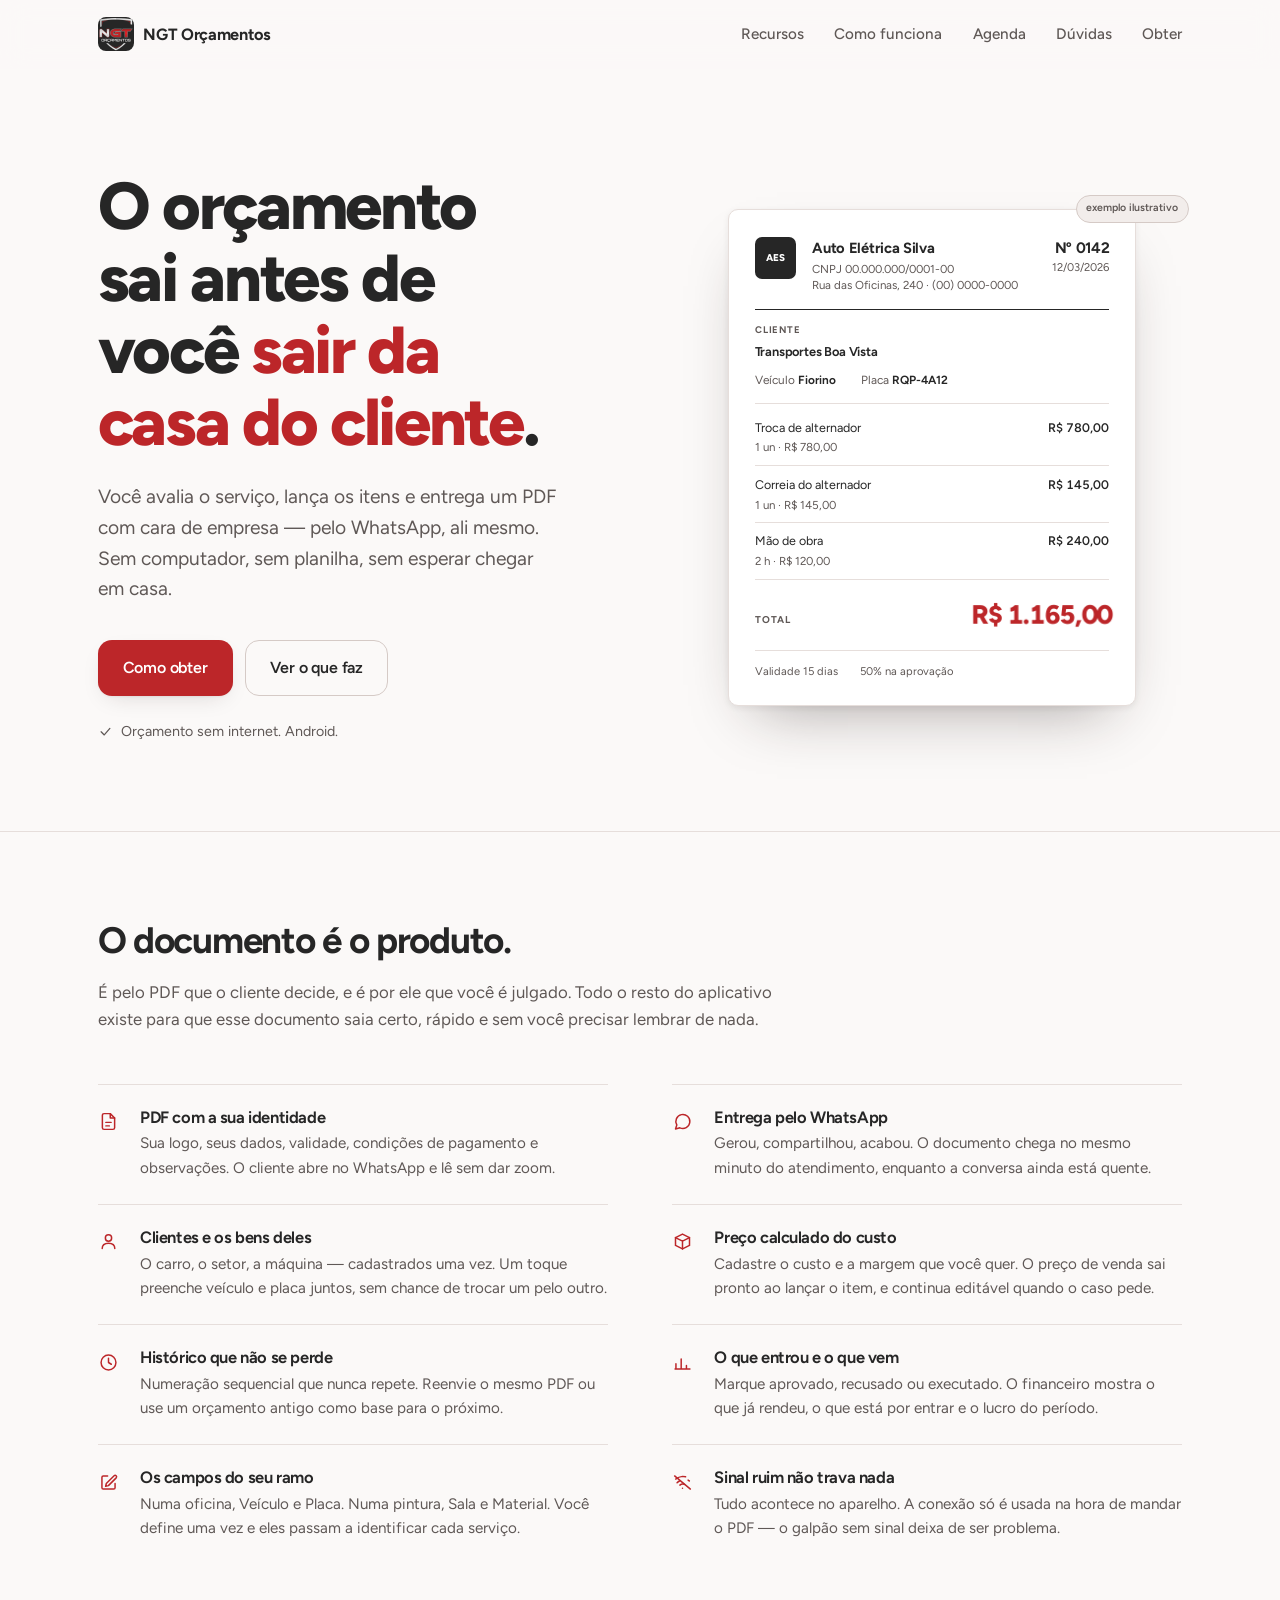
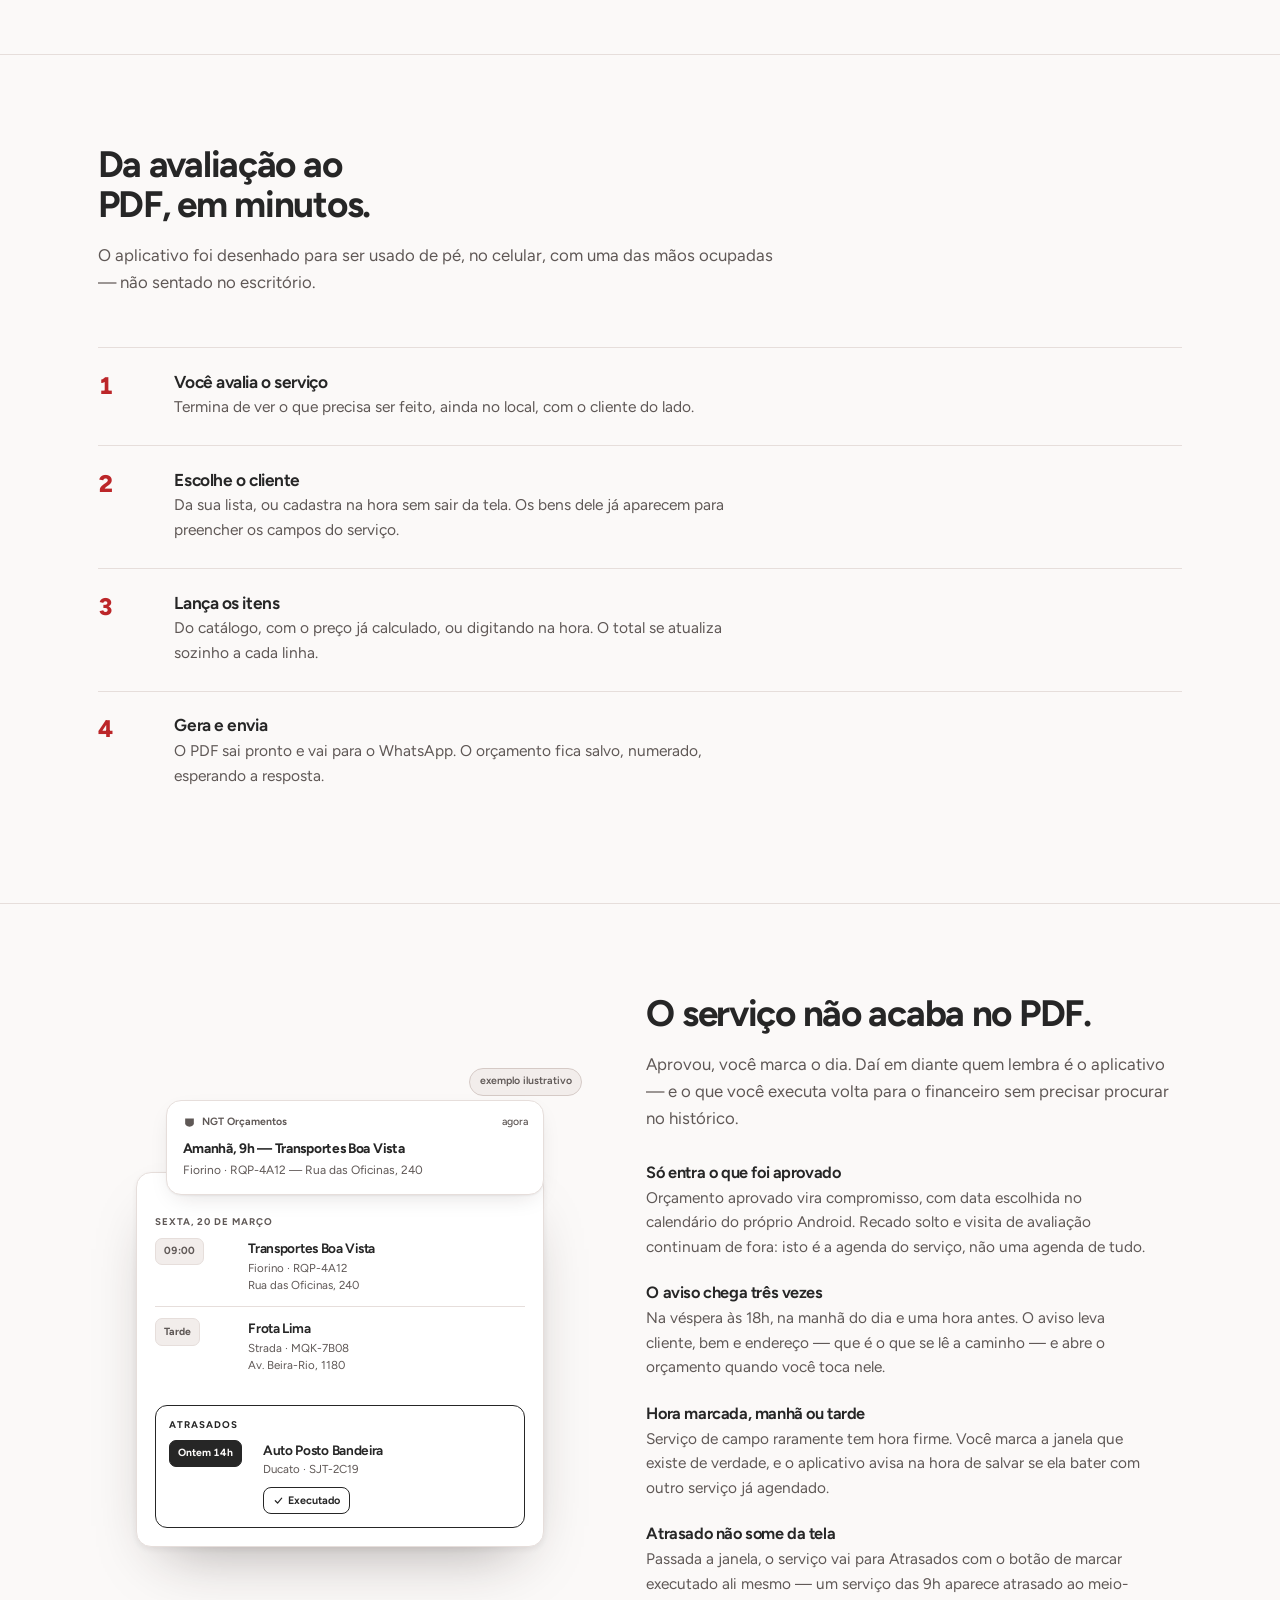
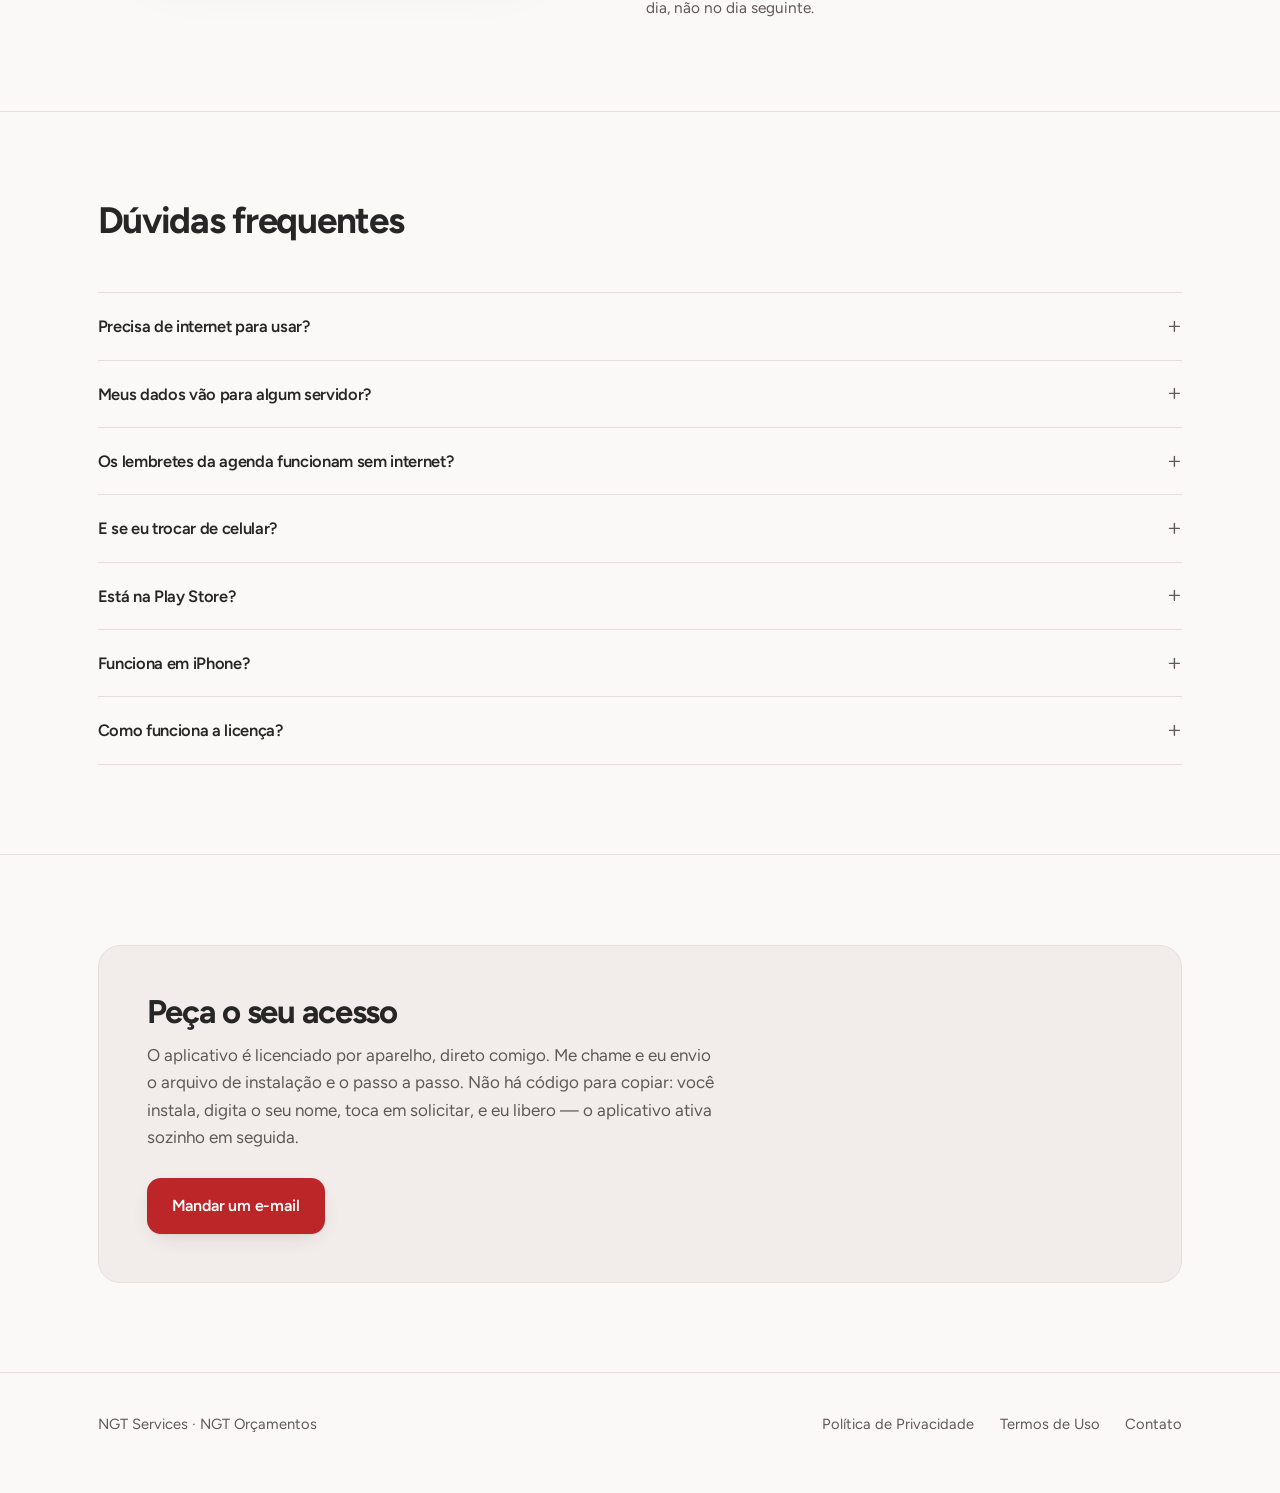
==== commit 2baff28e: "FAQ: a licença não se cola mais, e ela não viaja no backup "A renovação é feita com uma chave que vo" ====
--- a/index.html
+++ b/index.html
@@ -807,7 +807,7 @@
 
       <details>
         <summary>E se eu trocar de celular?<svg class="chev" viewBox="0 0 24 24" fill="none" stroke="currentColor" stroke-width="2" stroke-linecap="round" aria-hidden="true"><path d="M12 5v14M5 12h14"/></svg></summary>
-        <div class="answer"><p>O aplicativo gera um arquivo de backup com loja, clientes, catálogo, histórico e agenda, que você guarda onde preferir. É ele que devolve tudo no aparelho novo. Como os dados moram só no celular, manter o backup em dia é importante.</p><p>Se preferir automatizar, dá para conectar a sua conta do Google e deixar esse mesmo arquivo guardado no <strong>seu</strong> Google Drive. O aplicativo só enxerga o arquivo que ele mesmo criou — nenhum outro arquivo do seu Drive — e o desenvolvedor não tem acesso a nada disso. Detalhes na <a href="privacidade.html">Política de Privacidade</a>.</p></div>
+        <div class="answer"><p>O aplicativo gera um arquivo de backup com loja, clientes, catálogo, histórico e agenda, que você guarda onde preferir. É ele que devolve tudo no aparelho novo. Como os dados moram só no celular, manter o backup em dia é importante.</p><p>Se preferir automatizar, dá para conectar a sua conta do Google e deixar esse mesmo arquivo guardado no <strong>seu</strong> Google Drive. O aplicativo só enxerga o arquivo que ele mesmo criou — nenhum outro arquivo do seu Drive — e o desenvolvedor não tem acesso a nada disso. Detalhes na <a href="privacidade.html">Política de Privacidade</a>.</p><p>A licença é presa ao aparelho e não viaja no backup: o celular novo pede ativação como na primeira vez, e eu passo a sua licença para ele. O antigo perde o acesso na mesma hora.</p></div>
       </details>
 
       <details>
@@ -822,7 +822,7 @@
 
       <details>
         <summary>Como funciona a licença?<svg class="chev" viewBox="0 0 24 24" fill="none" stroke="currentColor" stroke-width="2" stroke-linecap="round" aria-hidden="true"><path d="M12 5v14M5 12h14"/></svg></summary>
-        <div class="answer"><p>A licença é por aparelho e tem prazo. Perto do vencimento o aplicativo avisa, e a renovação é feita com uma chave que você recebe e cola na tela de licença. Os dados cadastrados continuam seus e podem ser exportados quando quiser.</p></div>
+        <div class="answer"><p>A licença é por aparelho e tem prazo. Você instala, digita o seu nome e toca em solicitar; eu libero do meu lado e o aplicativo ativa sozinho. Não há chave para copiar nem colar.</p><p>Perto do vencimento o aplicativo avisa, e a renovação é combinada comigo — feita a combinação, o próprio aplicativo se atualiza na abertura seguinte. Os dados cadastrados continuam seus e podem ser exportados quando quiser.</p></div>
       </details>
     </div>
   </div>
